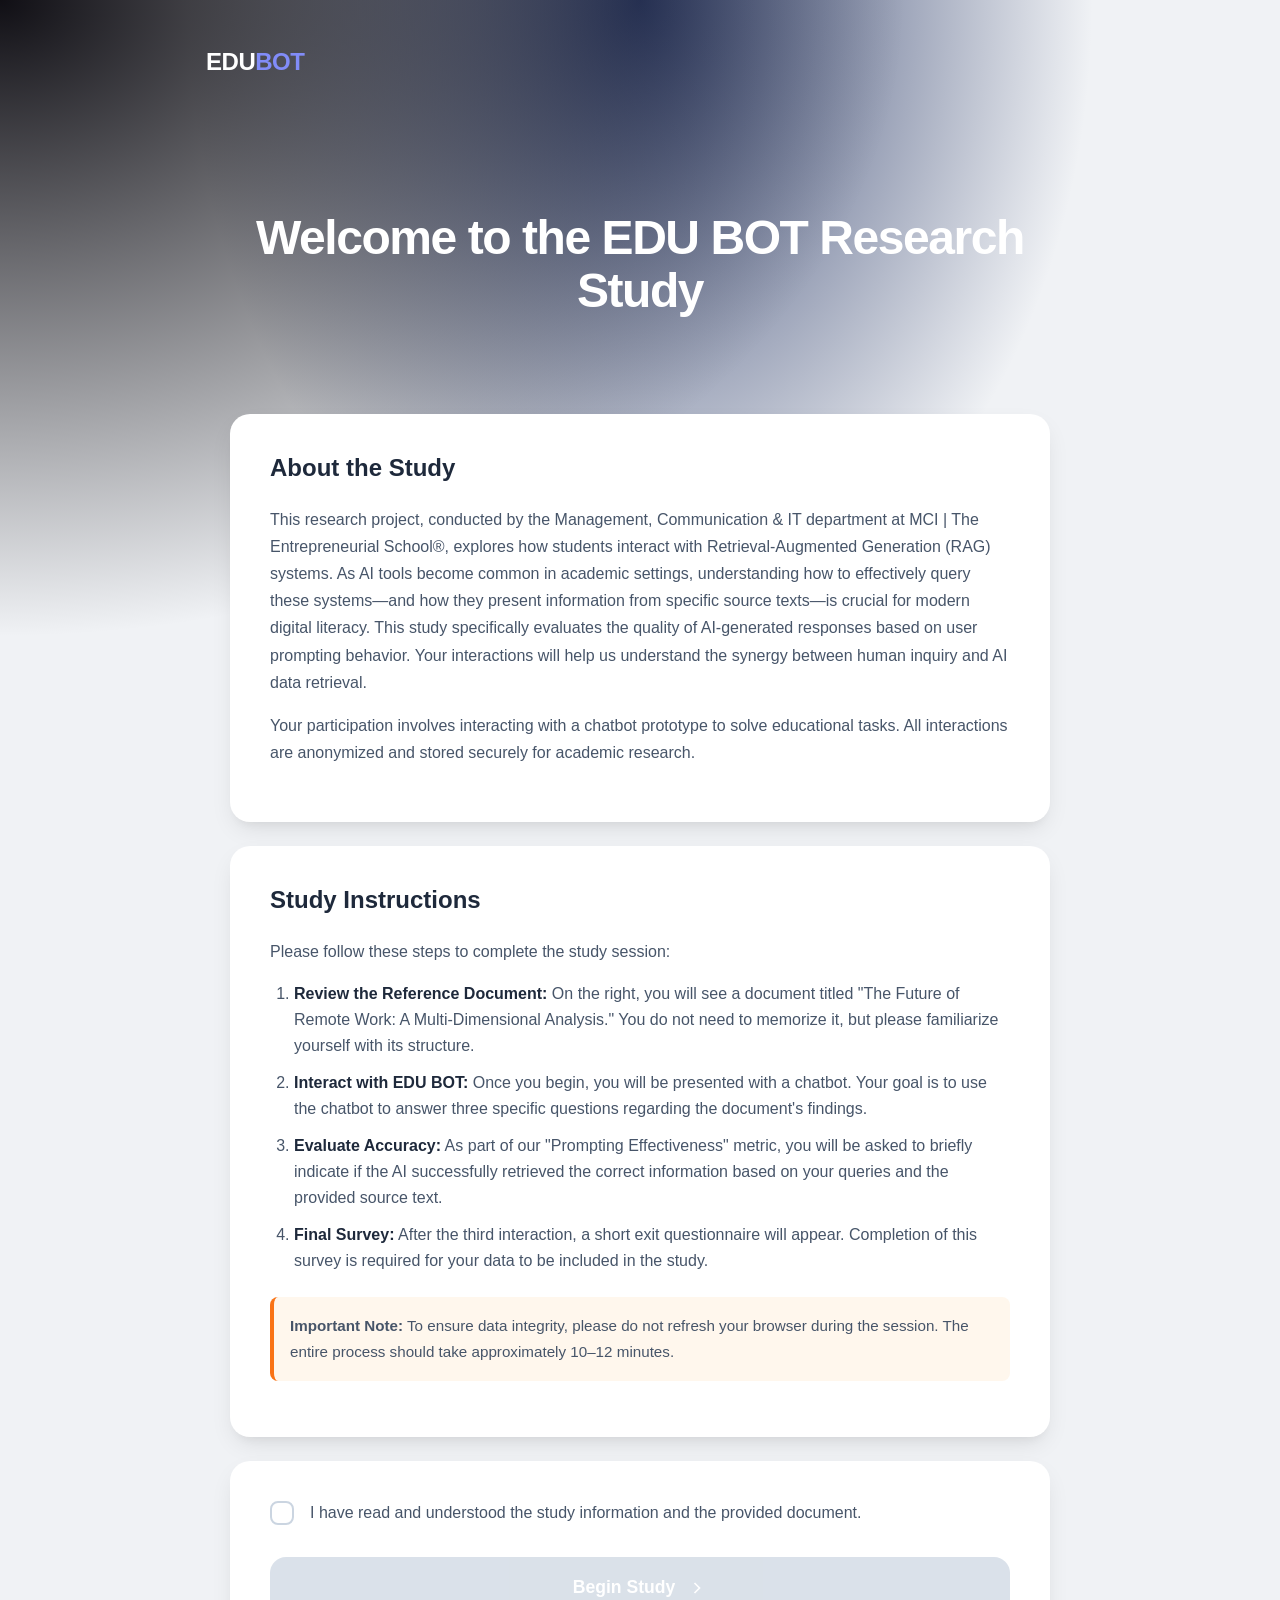
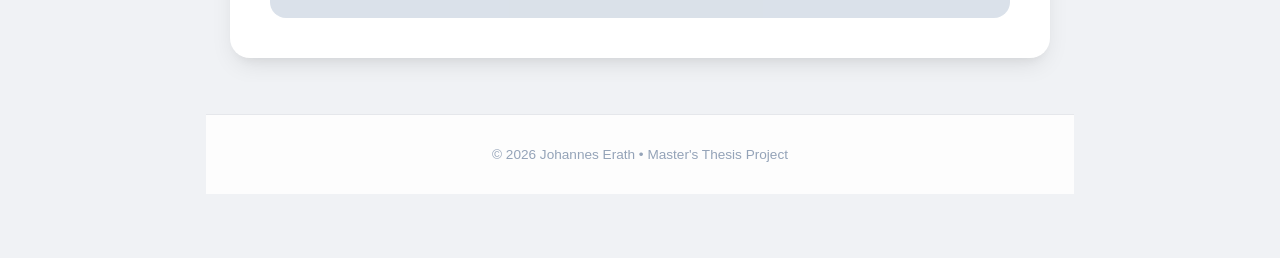
==== index.html @ b80f8ef7 "Refresh landing page design and format study instructions as ordered list" ====
<!DOCTYPE html>
<html lang="en">

<head>
    <meta charset="UTF-8">
    <meta name="viewport" content="width=device-width, initial-scale=1.0">
    <title>EDU BOT - Welcome</title>
    <link rel="stylesheet" href="styles.css">
</head>

<body class="landing-page">

    <div class="landing-wrapper">
        <header class="landing-header">
            <div class="header-content">
                <div class="logo">EDU<span>BOT</span></div>
            </div>
        </header>

        <main class="landing-main">
            <section class="hero-section">
                <h1>Welcome to the EDU BOT Research Study</h1>
            </section>

            <div class="content-grid">
                <section class="landing-card info-card">
                    <h2>About the Study</h2>
                    <div class="card-body">
                        <p>This research project, conducted by the Management, Communication & IT department at MCI
                            | The Entrepreneurial School®, explores how students interact with Retrieval-Augmented
                            Generation (RAG) systems. As AI tools become common in academic settings, understanding how
                            to effectively query these systems—and how they present information from specific source
                            texts—is crucial for modern digital literacy. This study specifically evaluates the quality
                            of AI-generated responses based on user prompting behavior. Your interactions will help us
                            understand the synergy between human inquiry and AI data retrieval.</p>
                        <p>Your participation involves interacting with a chatbot prototype to solve educational tasks.
                            All interactions are anonymized and stored securely for academic research.
                        </p>
                    </div>
                </section>

                <section class="landing-card document-card">
                    <h2>Study Instructions</h2>
                    <div class="card-body">
                        <p>Please follow these steps to complete the study session:</p>
                        <ol class="instruction-list">
                            <li><strong>Review the Reference Document:</strong> On the right, you will see a document
                                titled "The Future of Remote Work: A Multi-Dimensional Analysis." You do not need to
                                memorize it, but please familiarize yourself with its structure.</li>
                            <li><strong>Interact with EDU BOT:</strong> Once you begin, you will be presented with a
                                chatbot. Your goal is to use the chatbot to answer three specific questions regarding
                                the document's findings.</li>
                            <li><strong>Evaluate Accuracy:</strong> As part of our "Prompting Effectiveness" metric, you
                                will be asked to briefly indicate if the AI successfully retrieved the correct
                                information based on your queries and the provided source text.</li>
                            <li><strong>Final Survey:</strong> After the third interaction, a short exit questionnaire
                                will appear. Completion of this survey is required for your data to be included in the
                                study.</li>
                        </ol>
                        <p class="important-note">
                            <strong>Important Note:</strong> To ensure data integrity, please do not refresh your
                            browser during the session. The entire process should take approximately 10–12 minutes.
                        </p>
                    </div>

                </section>

                <section class="landing-card action-card">
                    <div class="confirmation-section">
                        <div class="checkbox-wrapper">
                            <input type="checkbox" id="read-understood">
                            <label for="read-understood">
                                <span class="custom-checkbox"></span>
                                I have read and understood the study information and the provided document.
                            </label>
                        </div>
                    </div>
                    <button id="begin-button" class="cta-button" disabled>
                        <span>Begin Study</span>
                        <svg class="btn-icon" viewBox="0 0 24 24" fill="none" stroke="currentColor" stroke-width="2">
                            <polyline points="9 18 15 12 9 6"></polyline>
                        </svg>
                    </button>
                </section>
            </div>
        </main>

        <footer class="landing-footer">
            <p>&copy; 2026 Johannes Erath • Master's Thesis Project</p>
        </footer>
    </div>

    <script>
        const checkbox = document.getElementById('read-understood');
        const beginBtn = document.getElementById('begin-button');

        checkbox.addEventListener('change', () => {
            beginBtn.disabled = !checkbox.checked;
        });

        beginBtn.addEventListener('click', () => {
            if (!beginBtn.disabled) {
                const randomVal = Math.random();
                const target = randomVal < 0.5 ? 'InterfaceA.html' : 'interfaceB.html';
                window.location.href = target;
            }
        });
    </script>
</body>

</html>
---- styles.css ----
/* CSS: Styling the interface */
:root {
    --primary-color: #4f46e5;
    --primary-hover: #4338ca;
    --bg-gray: #f9fafb;
    --text-main: #111827;
    --text-muted: #6b7280;
    --border-color: #e5e7eb;
}

* {
    box-sizing: border-box;
    margin: 0;
    padding: 0;
    font-family: -apple-system, BlinkMacSystemFont, "Segoe UI", Roboto, Helvetica, Arial, sans-serif;
}

body {
    background-color: var(--bg-gray);
    height: 100vh;
    display: flex;
    justify-content: center;
    align-items: center;
    overflow: hidden;
}

#app-container {
    background: white;
    display: flex;
    overflow: hidden;
}

/* LAYOUT: Centered (index.html, InterfaceA.html) */
#app-container.layout-centered {
    width: 100%;
    max-width: 700px;
    height: 70vh;
    border: 1px solid var(--border-color);
    border-radius: 1rem;
    flex-direction: column;
    box-shadow: 0 20px 25px -5px rgba(0, 0, 0, 0.1), 0 10px 10px -5px rgba(0, 0, 0, 0.04);
}

/* LAYOUT: Split Pane (interfaceB.html) */
#app-container.layout-split {
    width: 100vw;
    height: 100vh;
    flex-direction: row;
}

/* LEFT PANEL: Wrapper (Specific to Split Layout) */
#left-pane-wrapper {
    flex: 1;
    display: flex;
    justify-content: center;
    align-items: center;
    max-width: 50%;
    min-width: 320px;
    background-color: var(--bg-gray);
    border-right: 1px solid var(--border-color);
}

/* LEFT PANEL: Chat Window (Specific to Split Layout) */
#chat-panel {
    width: 70%;
    height: 70%;
    display: flex;
    flex-direction: column;
    background: white;
    border-radius: 12px;
    box-shadow: 0 10px 15px -3px rgba(0, 0, 0, 0.1), 0 4px 6px -2px rgba(0, 0, 0, 0.05);
    overflow: hidden;
    border: 1px solid var(--border-color);
}

/* RIGHT PANEL: PDF (Specific to Split Layout) */
#pdf-panel {
    flex: 1;
    height: 100%;
    display: flex;
    background: #525659;
    /* Standard PDF viewer background color */
}

#pdf-frame {
    width: 100%;
    height: 100%;
    border: none;
}

header {
    padding: 1rem 1.5rem;
    border-bottom: 1px solid var(--border-color);
    display: flex;
    justify-content: space-between;
    align-items: center;
}

header h1 {
    font-size: 1.25rem;
    font-weight: 700;
    color: var(--text-main);
}

#session-display {
    font-size: 0.75rem;
    color: var(--text-muted);
    font-family: monospace;
}

/* CHAT AREA: Hidden scrollbars */
main {
    flex: 1;
    overflow-y: auto;
    padding: 1.5rem;
    display: flex;
    flex-direction: column;
    gap: 1rem;
    -ms-overflow-style: none;
    scrollbar-width: none;
}

main::-webkit-scrollbar {
    display: none;
}

.message {
    max-width: 85%;
    padding: 0.75rem 1rem;
    border-radius: 1rem;
    font-size: 0.9rem;
    line-height: 1.5;
    position: relative;
    animation: fadeIn 0.3s ease;
}

@keyframes fadeIn {
    from {
        opacity: 0;
        transform: translateY(5px);
    }

    to {
        opacity: 1;
        transform: translateY(0);
    }
}

.user-message {
    align-self: flex-end;
    background-color: var(--primary-color);
    color: white;
    border-bottom-right-radius: 0;
}

.ai-message {
    align-self: flex-start;
    background-color: #f3f4f6;
    color: var(--text-main);
    border-bottom-left-radius: 0;
}

/* THINKING ANIMATION STYLES */
.thinking-bubble {
    align-self: flex-start;
    background-color: #f3f4f6;
    padding: 0.75rem 1rem;
    border-radius: 1rem;
    border-bottom-left-radius: 0;
    display: flex;
    align-items: center;
    gap: 4px;
}

.dot {
    width: 6px;
    height: 6px;
    background: #9ca3af;
    border-radius: 50%;
    animation: pulse 1.4s infinite ease-in-out both;
}

.dot:nth-child(1) {
    animation-delay: -0.32s;
}

.dot:nth-child(2) {
    animation-delay: -0.16s;
}

@keyframes pulse {

    0%,
    80%,
    100% {
        transform: scale(0);
        opacity: 0.3;
    }

    40% {
        transform: scale(1);
        opacity: 1;
    }
}

.citation-link {
    background: #e0e7ff;
    color: #4338ca;
    text-decoration: none;
    font-weight: bold;
    font-size: 0.7rem;
    padding: 0.1rem 0.3rem;
    border-radius: 4px;
    margin-left: 4px;
    border: 1px solid #c7d2fe;
    vertical-align: top;
}

.citation-link:hover {
    background: #c7d2fe;
}

footer {
    padding: 1.25rem;
    border-top: 1px solid var(--border-color);
    background: #fdfdfd;
}

.input-group {
    display: flex;
    gap: 0.5rem;
    background: white;
    padding: 0.4rem;
    border: 1px solid var(--border-color);
    border-radius: 0.75rem;
    box-shadow: inset 0 1px 2px rgba(0, 0, 0, 0.05);
}

input {
    flex: 1;
    border: none;
    padding: 0.5rem 0.75rem;
    font-size: 0.9rem;
    outline: none;
    color: black;
}

button {
    background-color: var(--primary-color);
    color: white;
    border: none;
    padding: 0.5rem 1.25rem;
    border-radius: 0.5rem;
    font-weight: 600;
    cursor: pointer;
    transition: background 0.2s;
}

button:hover {
    background-color: var(--primary-hover);
}

.empty-state {
    text-align: center;
    margin-top: 20%;
    color: var(--text-muted);
    opacity: 0.5;
}

/* LANDING PAGE REFRESH */
.landing-page {
    background-color: #f0f2f5;
    background-image: radial-gradient(at 0% 0%, hsla(253, 16%, 7%, 1) 0, transparent 50%),
        radial-gradient(at 50% 0%, hsla(225, 39%, 30%, 1) 0, transparent 50%);
    background-attachment: fixed;
    height: auto;
    min-height: 100vh;
    display: block;
    overflow-y: auto;
    font-family: 'Inter', -apple-system, system-ui, sans-serif;
}

.landing-wrapper {
    max-width: 900px;
    margin: 0 auto;
    padding: 2rem 1rem 4rem;
    display: flex;
    flex-direction: column;
    gap: 2rem;
}

.landing-header {
    padding: 1rem 0;
    border-bottom: none;
    background: transparent;
}

.header-content {
    display: flex;
    justify-content: space-between;
    align-items: center;
}

.logo {
    font-size: 1.5rem;
    font-weight: 800;
    color: white;
    letter-spacing: -0.02em;
}

.logo span {
    color: #818cf8;
}

.study-label {
    background: rgba(255, 255, 255, 0.1);
    color: #e2e8f0;
    padding: 0.4rem 0.8rem;
    border-radius: 2rem;
    font-size: 0.75rem;
    font-weight: 600;
    backdrop-filter: blur(4px);
    border: 1px solid rgba(255, 255, 255, 0.1);
}

.hero-section {
    text-align: center;
    padding: 4rem 1rem;
    color: white;
}

.hero-section h1 {
    font-size: 3rem;
    font-weight: 800;
    margin-bottom: 1rem;
    line-height: 1.1;
    letter-spacing: -0.03em;
}

.hero-subtitle {
    font-size: 1.25rem;
    color: #94a3b8;
    max-width: 600px;
    margin: 0 auto;
}

.content-grid {
    display: flex;
    flex-direction: column;
    gap: 1.5rem;
}

.landing-card {
    background: white;
    border-radius: 1.25rem;
    padding: 2.5rem;
    box-shadow: 0 10px 25px -5px rgba(0, 0, 0, 0.1), 0 8px 10px -6px rgba(0, 0, 0, 0.05);
}

.landing-card h2 {
    font-size: 1.5rem;
    margin-bottom: 1.5rem;
    color: #1e293b;
    font-weight: 700;
}

.card-body p {
    margin-bottom: 1rem;
    line-height: 1.7;
    color: #475569;
}

.card-instruction {
    color: #64748b;
    margin-bottom: 1.5rem;
}

.pdf-link-container {
    margin-top: 1rem;
}

.document-link {
    display: inline-flex;
    align-items: center;
    gap: 0.75rem;
    padding: 0.75rem 1.25rem;
    background: #f8fafc;
    border: 2px solid #e2e8f0;
    border-radius: 0.75rem;
    text-decoration: none;
    transition: all 0.3s cubic-bezier(0.4, 0, 0.2, 1);
}

.document-link:hover {
    border-color: #4f46e5;
    background: #f5f3ff;
    transform: translateY(-2px);
    box-shadow: 0 8px 15px -8px rgba(79, 70, 229, 0.2);
}

.file-icon {
    width: 1.5rem;
    height: 1.5rem;
    color: #4f46e5;
}

.link-text {
    display: flex;
    flex-direction: column;
}

.link-title {
    font-weight: 700;
    color: #1e293b;
    font-size: 0.95rem;
}

.link-meta {
    font-size: 0.75rem;
    color: #64748b;
    margin-top: 1px;
}

.checkbox-wrapper {
    display: flex;
    align-items: center;
}

.checkbox-wrapper input {
    display: none;
}

.checkbox-wrapper label {
    display: flex;
    align-items: flex-start;
    gap: 1rem;
    cursor: pointer;
    color: #475569;
    font-size: 1rem;
    line-height: 1.5;
}

.custom-checkbox {
    min-width: 1.5rem;
    height: 1.5rem;
    border: 2px solid #cbd5e1;
    border-radius: 0.5rem;
    position: relative;
    transition: all 0.2s;
    background: white;
}

.checkbox-wrapper input:checked+label .custom-checkbox {
    background: #4f46e5;
    border-color: #4f46e5;
}

.checkbox-wrapper input:checked+label .custom-checkbox::after {
    content: '';
    position: absolute;
    left: 8px;
    top: 3px;
    width: 5px;
    height: 10px;
    border: solid white;
    border-width: 0 2px 2px 0;
    transform: rotate(45deg);
}

.cta-button {
    width: 100%;
    margin-top: 2rem;
    padding: 1.25rem;
    font-size: 1.1rem;
    border-radius: 1rem;
    display: flex;
    justify-content: center;
    align-items: center;
    gap: 0.75rem;
    background: #4f46e5;
    color: white;
    font-weight: 700;
    box-shadow: 0 10px 15px -3px rgba(79, 70, 229, 0.3);
}

.cta-button:hover:not(:disabled) {
    background: #4338ca;
    transform: translateY(-2px);
    box-shadow: 0 20px 25px -5px rgba(79, 70, 229, 0.4);
}

.cta-button:disabled {
    background: #cbd5e1;
    box-shadow: none;
    cursor: not-allowed;
    opacity: 0.7;
}

.btn-icon {
    width: 1.25rem;
    height: 1.25rem;
}

.landing-footer {
    text-align: center;
    padding: 2rem 0;
    color: #94a3b8;
    font-size: 0.85rem;
}

.instruction-list {
    margin: 1rem 0 1.5rem 1.5rem;
    padding: 0;
    color: #475569;
}

.instruction-list li {
    margin-bottom: 0.75rem;
    line-height: 1.6;
}

.instruction-list li strong {
    color: #1e293b;
}

.important-note {
    background: #fff7ed;
    border-left: 4px solid #f97316;
    padding: 1rem;
    border-radius: 0.5rem;
    color: #9a3412;
    font-size: 0.95rem;
    line-height: 1.5;
}

@media (max-width: 640px) {
    .hero-section h1 {
        font-size: 2rem;
    }

    .landing-card {
        padding: 1.5rem;
    }
}
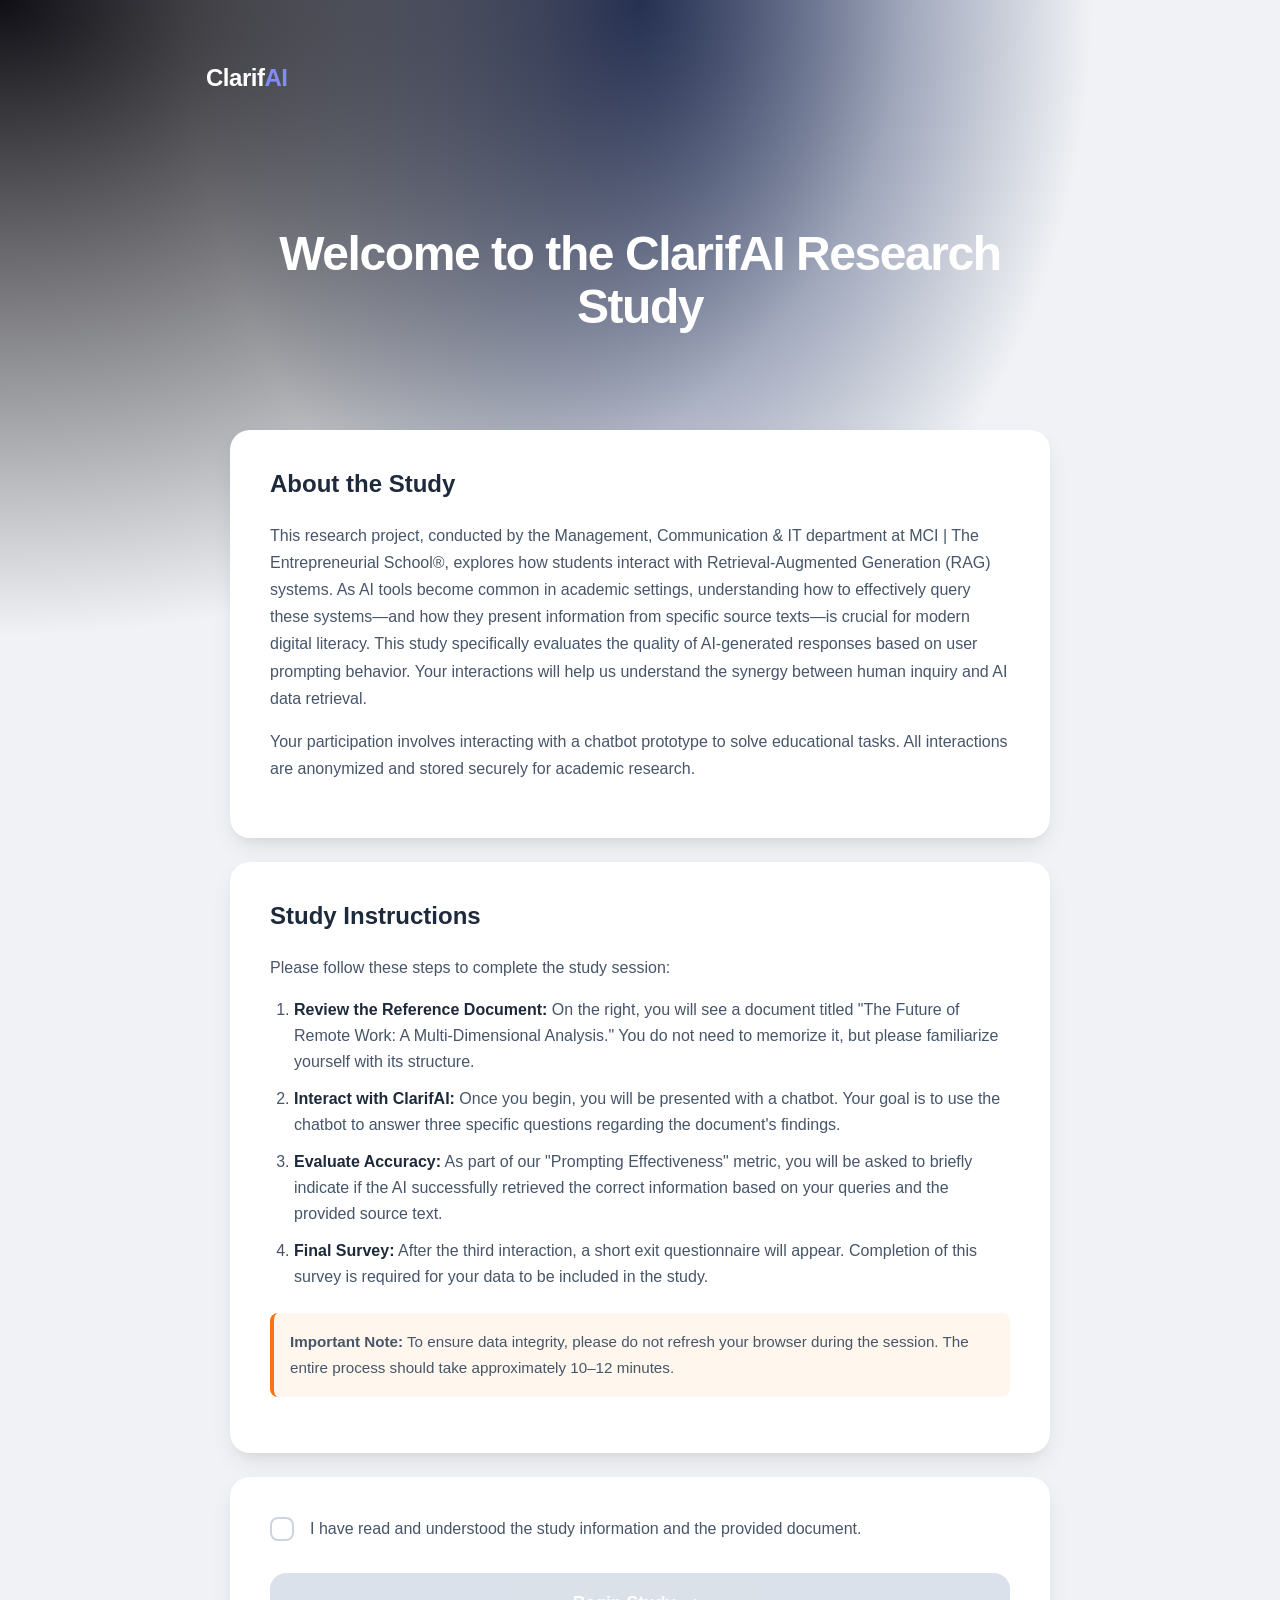
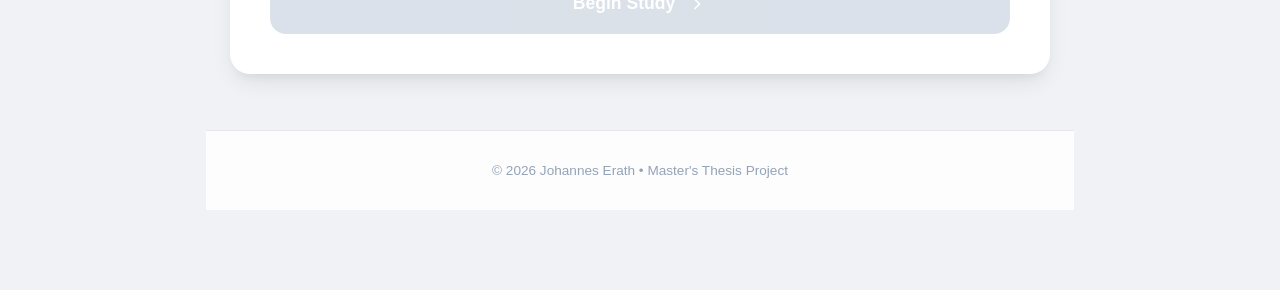
==== commit 073f68e7: "Merge pull request #15 from johanneserath/rename Rebrand EDU BOT to ClarifAI" ====
--- a/index.html
+++ b/index.html
@@ -4,7 +4,7 @@
 <head>
     <meta charset="UTF-8">
     <meta name="viewport" content="width=device-width, initial-scale=1.0">
-    <title>EDU BOT - Welcome</title>
+    <title>ClarifAI - Welcome</title>
     <link rel="stylesheet" href="styles.css">
 </head>
 
@@ -13,13 +13,13 @@
     <div class="landing-wrapper">
         <header class="landing-header">
             <div class="header-content">
-                <div class="logo">EDU<span>BOT</span></div>
+                <div class="logo">Clarif<span>AI</span></div>
             </div>
         </header>
 
         <main class="landing-main">
             <section class="hero-section">
-                <h1>Welcome to the EDU BOT Research Study</h1>
+                <h1>Welcome to the ClarifAI Research Study</h1>
             </section>
 
             <div class="content-grid">
@@ -47,7 +47,7 @@
                             <li><strong>Review the Reference Document:</strong> On the right, you will see a document
                                 titled "The Future of Remote Work: A Multi-Dimensional Analysis." You do not need to
                                 memorize it, but please familiarize yourself with its structure.</li>
-                            <li><strong>Interact with EDU BOT:</strong> Once you begin, you will be presented with a
+                            <li><strong>Interact with ClarifAI:</strong> Once you begin, you will be presented with a
                                 chatbot. Your goal is to use the chatbot to answer three specific questions regarding
                                 the document's findings.</li>
                             <li><strong>Evaluate Accuracy:</strong> As part of our "Prompting Effectiveness" metric, you
@@ -100,9 +100,19 @@
 
         beginBtn.addEventListener('click', () => {
             if (!beginBtn.disabled) {
-                const randomVal = Math.random();
-                const target = randomVal < 0.5 ? 'InterfaceA.html' : 'interfaceB.html';
-                window.location.href = target;
+                const groups = ['G1', 'G2', 'G3'];
+                const assignedGroup = groups[Math.floor(Math.random() * groups.length)];
+
+                sessionStorage.setItem('app_group', assignedGroup);
+                sessionStorage.setItem('app_step', '1');
+
+                const initialRoutes = {
+                    'G1': 'InterfaceA.html',
+                    'G2': 'interfaceB.html',
+                    'G3': 'interfaceC.html'
+                };
+
+                window.location.href = initialRoutes[assignedGroup];
             }
         });
     </script>
--- a/styles.css
+++ b/styles.css
@@ -19,9 +19,11 @@
     background-color: var(--bg-gray);
     height: 100vh;
     display: flex;
+    flex-direction: column;
     justify-content: center;
     align-items: center;
     overflow: hidden;
+    padding: 1rem;
 }
 
 #app-container {
@@ -260,6 +262,84 @@
     background-color: var(--primary-hover);
 }
 
+.secondary-button {
+    background-color: transparent;
+    color: var(--primary-color);
+    border: 1px solid var(--primary-color);
+    margin-top: 0.75rem;
+    width: 100%;
+}
+
+.secondary-button:hover {
+    background-color: #f5f3ff;
+}
+
+.navigation-group {
+    display: flex;
+    justify-content: center;
+}
+
+/* TASK CARD STYLES */
+.task-card {
+    background: white;
+    border-radius: 0.75rem;
+    padding: 1.25rem;
+    margin-bottom: 1rem;
+    box-shadow: 0 4px 6px -1px rgba(0, 0, 0, 0.1), 0 2px 4px -1px rgba(0, 0, 0, 0.06);
+    border-left: 4px solid var(--primary-color);
+    width: 100%;
+    max-width: 700px;
+    max-height: 25vh;
+    overflow-y: auto;
+    flex-shrink: 0;
+}
+
+.task-label {
+    display: inline-block;
+    background: #eef2ff;
+    color: var(--primary-color);
+    font-size: 0.7rem;
+    font-weight: 700;
+    text-transform: uppercase;
+    padding: 0.2rem 0.5rem;
+    border-radius: 4px;
+    margin-bottom: 0.5rem;
+}
+
+.task-card h3 {
+    font-size: 1rem;
+    color: var(--text-main);
+    margin: 0;
+    line-height: 1.4;
+}
+
+/* Ensure layouts accommodate the card */
+.layout-centered {
+    margin-top: 0;
+    flex-shrink: 1;
+}
+
+.layout-split #left-pane-wrapper {
+    flex-direction: column;
+    padding: 1.5rem;
+    gap: 1rem;
+    justify-content: center;
+}
+
+#chat-panel {
+    width: 90%;
+    height: 65%;
+    display: flex;
+    flex-direction: column;
+    background: white;
+    border-radius: 12px;
+    box-shadow: 0 10px 15px -3px rgba(0, 0, 0, 0.1), 0 4px 6px -2px rgba(0, 0, 0, 0.05);
+    overflow: hidden;
+    border: 1px solid var(--border-color);
+    flex-shrink: 1;
+}
+
+
 .empty-state {
     text-align: center;
     margin-top: 20%;
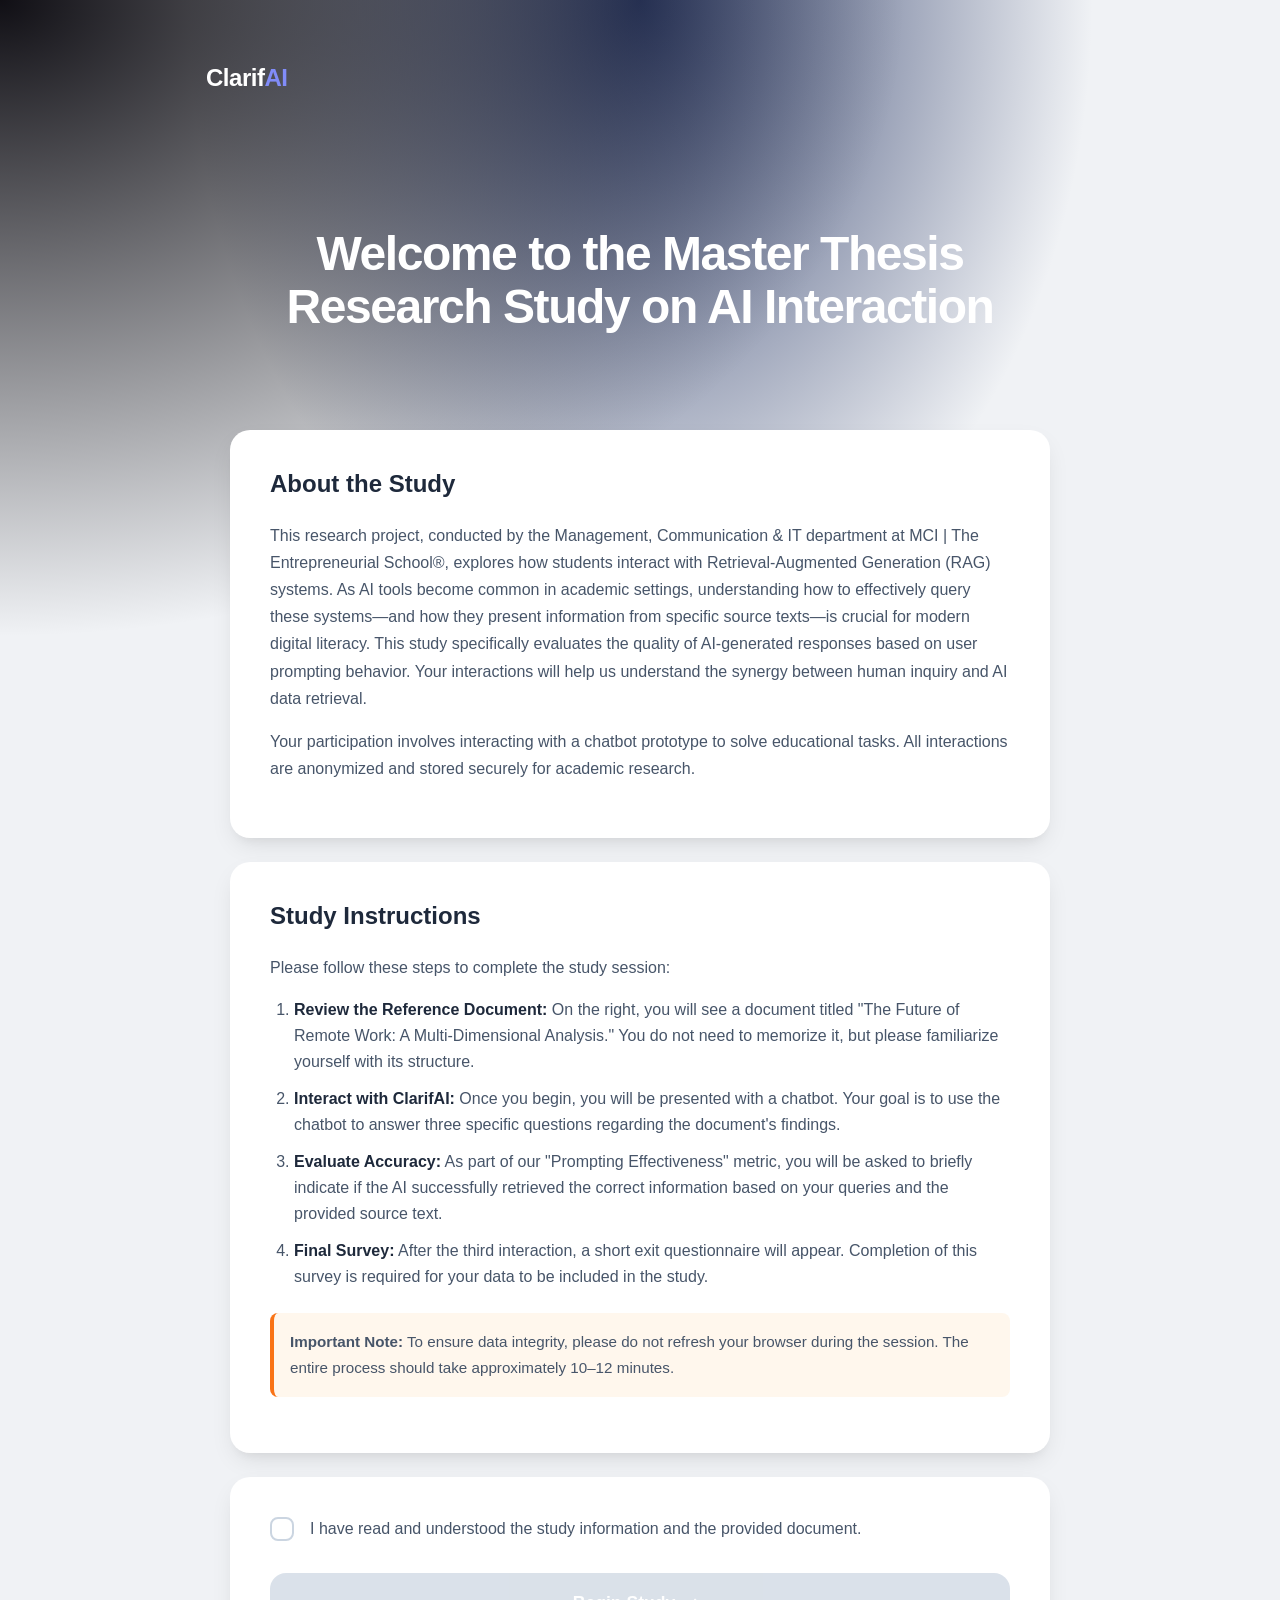
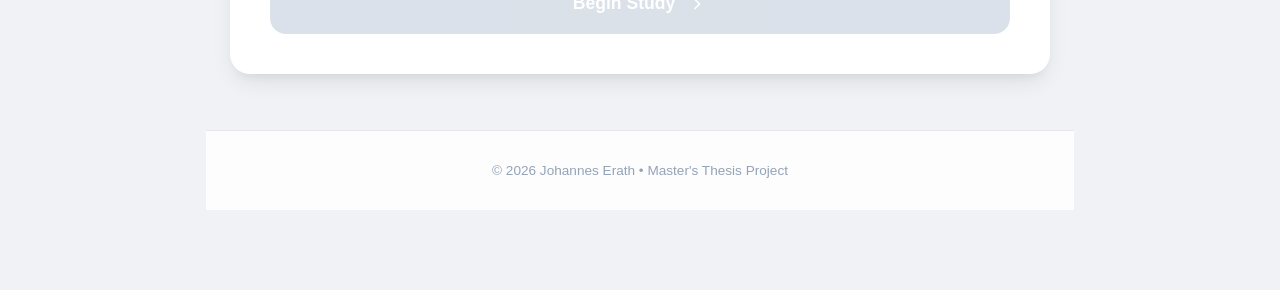
==== commit e000bad5: "Add auto-growing textarea, themed thinking animations, and layout adjustments" ====
--- a/index.html
+++ b/index.html
@@ -19,7 +19,7 @@
 
         <main class="landing-main">
             <section class="hero-section">
-                <h1>Welcome to the ClarifAI Research Study</h1>
+                <h1>Welcome to the Master Thesis Research Study on AI Interaction</h1>
             </section>
 
             <div class="content-grid">
--- a/styles.css
+++ b/styles.css
@@ -1,4 +1,3 @@
-/* CSS: Styling the interface */
 :root {
     --primary-color: #4f46e5;
     --primary-hover: #4338ca;
@@ -6,17 +5,86 @@
     --text-main: #111827;
     --text-muted: #6b7280;
     --border-color: #e5e7eb;
+    --border-radius: 1rem;
+    --font-family: -apple-system, BlinkMacSystemFont, "Segoe UI", Roboto, Helvetica, Arial, sans-serif;
+    --header-bg: white;
+    --header-text: var(--text-main);
+    --bubble-user-bg: var(--primary-color);
+    --bubble-user-text: white;
+    --bubble-ai-bg: #f3f4f6;
+    --bubble-radius: 1rem;
+    --bubble-padding: 0.75rem 1rem;
+    --input-bg: white;
+    --shadow: 0 4px 6px -1px rgba(0, 0, 0, 0.1), 0 2px 4px -1px rgba(0, 0, 0, 0.06);
+}
+
+/* Theme A: Corporate (Indigo/Light Gray) */
+.theme-a {
+    --primary-color: #5a57bb;
+    /* Darker Indigo */
+    --primary-hover: #5a57bb;
+    --bg-gray: #f1f5f9;
+    --header-bg: #5a57bb;
+    --header-text: white;
+    --bubble-radius: 4px;
+    --bubble-user-bg: #5a57bb;
+    --bubble-ai-bg: white;
+    --border-color: #cbd5e1;
+    --shadow: 4px 4px 0px rgba(0, 0, 0, 0.1);
+}
+
+/* Theme B: Forest Light (Emerald/Mint) */
+.theme-b {
+    --primary-color: #059669;
+    /* Emerald */
+    --primary-hover: #047857;
+    --bg-gray: #f0fdf4;
+    /* Very Light Mint */
+    --text-main: #064e3b;
+    /* Deep Emerald */
+    --text-muted: #6b7280;
+    --header-bg: #10b981;
+    --header-text: white;
+    --bubble-radius: 2rem;
+    --bubble-user-bg: #059669;
+    --bubble-user-text: white;
+    --bubble-ai-bg: #dcfce7;
+    /* Light Green */
+    --bubble-ai-text: #166534;
+    --border-color: #bbf7d0;
+    --input-bg: white;
+    --font-family: 'Segoe UI', Tahoma, Geneva, Verdana, sans-serif;
+    --shadow: 0 4px 6px -1px rgba(0, 0, 0, 0.1), 0 2px 4px -1px rgba(0, 0, 0, 0.06);
+}
+
+/* Theme C: Minimalist (Sky/White) */
+.theme-c {
+    --primary-color: #0ea5e9;
+    /* Sky */
+    --primary-hover: #0284c7;
+    --bg-gray: #ffffff;
+    --text-main: #0f172a;
+    --header-bg: transparent;
+    --header-text: #0ea5e9;
+    --bubble-radius: 12px;
+    --bubble-user-bg: #f0f9ff;
+    --bubble-user-text: #0369a1;
+    --bubble-ai-bg: #f8fafc;
+    --border-color: #f1f5f9;
+    --shadow: none;
+    --font-family: 'Inter', system-ui, sans-serif;
 }
 
 * {
     box-sizing: border-box;
     margin: 0;
     padding: 0;
-    font-family: -apple-system, BlinkMacSystemFont, "Segoe UI", Roboto, Helvetica, Arial, sans-serif;
+    font-family: var(--font-family);
 }
 
 body {
     background-color: var(--bg-gray);
+    color: var(--text-main);
     height: 100vh;
     display: flex;
     flex-direction: column;
@@ -27,23 +95,95 @@
 }
 
 #app-container {
-    background: white;
+    background: var(--input-bg);
     display: flex;
     overflow: hidden;
-}
-
-/* LAYOUT: Centered (index.html, InterfaceA.html) */
+    box-shadow: var(--shadow);
+}
+
+/* LAYOUT: Centered (index.html, InterfaceA.html, interfaceB.html) */
 #app-container.layout-centered {
     width: 100%;
-    max-width: 700px;
+    max-width: 1000px;
+    /* Increased to accommodate split */
     height: 70vh;
     border: 1px solid var(--border-color);
-    border-radius: 1rem;
+    border-radius: var(--border-radius);
+    display: flex;
+    /* Ensure it's flex */
+    flex-direction: row;
+    /* Side-by-side */
+    align-items: stretch;
+    /* Equal height */
+    box-shadow: var(--shadow);
+}
+
+#chat-wrapper {
+    flex: 1;
+    display: flex;
     flex-direction: column;
-    box-shadow: 0 20px 25px -5px rgba(0, 0, 0, 0.1), 0 10px 10px -5px rgba(0, 0, 0, 0.04);
-}
-
-/* LAYOUT: Split Pane (interfaceB.html) */
+    height: 100%;
+    overflow: hidden;
+}
+
+#task-description-container {
+    width: 350px;
+    /* Fixed width for the task side */
+    background: #f8fafc;
+    border-right: 1px solid var(--border-color);
+    display: flex;
+    flex-direction: column;
+    padding: 1.5rem;
+    overflow-y: auto;
+}
+
+.task-card {
+    background: white;
+    border-radius: 0.75rem;
+    padding: 1.25rem;
+    box-shadow: 0 4px 6px -1px rgba(0, 0, 0, 0.1);
+    border-left: 4px solid var(--primary-color);
+    width: 100%;
+    /* Remove fixed height/margins that might break the side-by-side flow */
+    margin-bottom: 0;
+}
+
+/* LAYOUT: Triple Pane (interfaceC.html) */
+#app-container.layout-triple {
+    width: 100vw;
+    height: 100vh;
+    display: flex;
+    flex-direction: row;
+    align-items: stretch;
+}
+
+#app-container.layout-triple #task-description-container {
+    flex: 0 0 25%;
+    height: 70%;
+    align-self: center;
+    overflow-y: auto;
+    border-right: 1px solid var(--border-color);
+    background: #f8fafc;
+    border-radius: 12px 0 0 12px;
+}
+
+#app-container.layout-triple #chat-wrapper {
+    flex: 0 0 25%;
+    height: 70%;
+    align-self: center;
+    overflow-y: auto;
+    border-right: 1px solid var(--border-color);
+    border-radius: 0;
+}
+
+#app-container.layout-triple #pdf-panel {
+    flex: 0 0 50%;
+    height: 100%;
+    overflow-y: auto;
+    background: #525659;
+}
+
+/* LAYOUT: Split Pane (interfaceB.html - KEEP FOR BACKWARD COMPATIBILITY IF NEEDED) */
 #app-container.layout-split {
     width: 100vw;
     height: 100vh;
@@ -96,17 +236,18 @@
     display: flex;
     justify-content: space-between;
     align-items: center;
+    background: var(--header-bg);
 }
 
 header h1 {
     font-size: 1.25rem;
     font-weight: 700;
-    color: var(--text-main);
+    color: var(--header-text);
 }
 
 #session-display {
     font-size: 0.75rem;
-    color: var(--text-muted);
+    color: black;
     font-family: monospace;
 }
 
@@ -128,8 +269,8 @@
 
 .message {
     max-width: 85%;
-    padding: 0.75rem 1rem;
-    border-radius: 1rem;
+    padding: var(--bubble-padding);
+    border-radius: var(--bubble-radius);
     font-size: 0.9rem;
     line-height: 1.5;
     position: relative;
@@ -150,24 +291,24 @@
 
 .user-message {
     align-self: flex-end;
-    background-color: var(--primary-color);
-    color: white;
+    background-color: var(--bubble-user-bg);
+    color: var(--bubble-user-text);
     border-bottom-right-radius: 0;
 }
 
 .ai-message {
     align-self: flex-start;
-    background-color: #f3f4f6;
-    color: var(--text-main);
+    background-color: var(--bubble-ai-bg);
+    color: var(--bubble-ai-text, var(--text-main));
     border-bottom-left-radius: 0;
 }
 
-/* THINKING ANIMATION STYLES */
+/* THINKING ANIMATION STYLES (Base) */
 .thinking-bubble {
     align-self: flex-start;
-    background-color: #f3f4f6;
+    background-color: var(--bubble-ai-bg);
     padding: 0.75rem 1rem;
-    border-radius: 1rem;
+    border-radius: var(--bubble-radius);
     border-bottom-left-radius: 0;
     display: flex;
     align-items: center;
@@ -202,6 +343,128 @@
     40% {
         transform: scale(1);
         opacity: 1;
+    }
+}
+
+/* Theme A: Blinking square cursor style */
+.theme-a .thinking-bubble {
+    background-color: var(--bubble-ai-bg);
+    gap: 3px;
+}
+
+.theme-a .dot {
+    width: 8px;
+    height: 8px;
+    border-radius: 2px;
+    background: #312e81;
+    animation: blinkSquare 1s infinite steps(1);
+}
+
+.theme-a .dot:nth-child(1) {
+    animation-delay: 0s;
+}
+
+.theme-a .dot:nth-child(2) {
+    animation-delay: 0.33s;
+}
+
+.theme-a .dot:nth-child(3) {
+    animation-delay: 0.66s;
+}
+
+@keyframes blinkSquare {
+
+    0%,
+    50% {
+        opacity: 1;
+        transform: scaleY(1);
+    }
+
+    51%,
+    100% {
+        opacity: 0.15;
+        transform: scaleY(0.6);
+    }
+}
+
+/* Theme B: Bouncing dots */
+.theme-b .thinking-bubble {
+    background-color: var(--bubble-ai-bg);
+    gap: 5px;
+}
+
+.theme-b .dot {
+    width: 7px;
+    height: 7px;
+    border-radius: 50%;
+    background: #059669;
+    animation: bounce 0.6s infinite alternate ease-in-out;
+}
+
+.theme-b .dot:nth-child(1) {
+    animation-delay: 0s;
+}
+
+.theme-b .dot:nth-child(2) {
+    animation-delay: 0.15s;
+}
+
+.theme-b .dot:nth-child(3) {
+    animation-delay: 0.3s;
+}
+
+@keyframes bounce {
+    0% {
+        transform: translateY(0);
+    }
+
+    100% {
+        transform: translateY(-8px);
+    }
+}
+
+/* Theme C: Gentle wave / fade */
+.theme-c .thinking-bubble {
+    background-color: var(--bubble-ai-bg);
+    gap: 6px;
+}
+
+.theme-c .dot {
+    width: 5px;
+    height: 5px;
+    border-radius: 50%;
+    background: #0ea5e9;
+    animation: wave 1.8s infinite ease-in-out;
+}
+
+.theme-c .dot:nth-child(1) {
+    animation-delay: 0s;
+}
+
+.theme-c .dot:nth-child(2) {
+    animation-delay: 0.2s;
+}
+
+.theme-c .dot:nth-child(3) {
+    animation-delay: 0.4s;
+}
+
+@keyframes wave {
+
+    0%,
+    100% {
+        transform: translateY(0);
+        opacity: 0.3;
+    }
+
+    25% {
+        transform: translateY(-5px);
+        opacity: 1;
+    }
+
+    50% {
+        transform: translateY(0);
+        opacity: 0.6;
     }
 }
 
@@ -231,20 +494,27 @@
 .input-group {
     display: flex;
     gap: 0.5rem;
-    background: white;
+    background: var(--input-bg);
     padding: 0.4rem;
     border: 1px solid var(--border-color);
-    border-radius: 0.75rem;
+    border-radius: var(--border-radius);
     box-shadow: inset 0 1px 2px rgba(0, 0, 0, 0.05);
 }
 
-input {
+textarea#user-input {
     flex: 1;
     border: none;
     padding: 0.5rem 0.75rem;
     font-size: 0.9rem;
     outline: none;
-    color: black;
+    color: var(--text-main);
+    resize: none;
+    overflow-y: auto;
+    min-height: 1.5em;
+    max-height: 120px;
+    line-height: 1.5;
+    font-family: inherit;
+    background: transparent;
 }
 
 button {
@@ -306,40 +576,6 @@
     margin-bottom: 0.5rem;
 }
 
-.task-card h3 {
-    font-size: 1rem;
-    color: var(--text-main);
-    margin: 0;
-    line-height: 1.4;
-}
-
-/* Ensure layouts accommodate the card */
-.layout-centered {
-    margin-top: 0;
-    flex-shrink: 1;
-}
-
-.layout-split #left-pane-wrapper {
-    flex-direction: column;
-    padding: 1.5rem;
-    gap: 1rem;
-    justify-content: center;
-}
-
-#chat-panel {
-    width: 90%;
-    height: 65%;
-    display: flex;
-    flex-direction: column;
-    background: white;
-    border-radius: 12px;
-    box-shadow: 0 10px 15px -3px rgba(0, 0, 0, 0.1), 0 4px 6px -2px rgba(0, 0, 0, 0.05);
-    overflow: hidden;
-    border: 1px solid var(--border-color);
-    flex-shrink: 1;
-}
-
-
 .empty-state {
     text-align: center;
     margin-top: 20%;
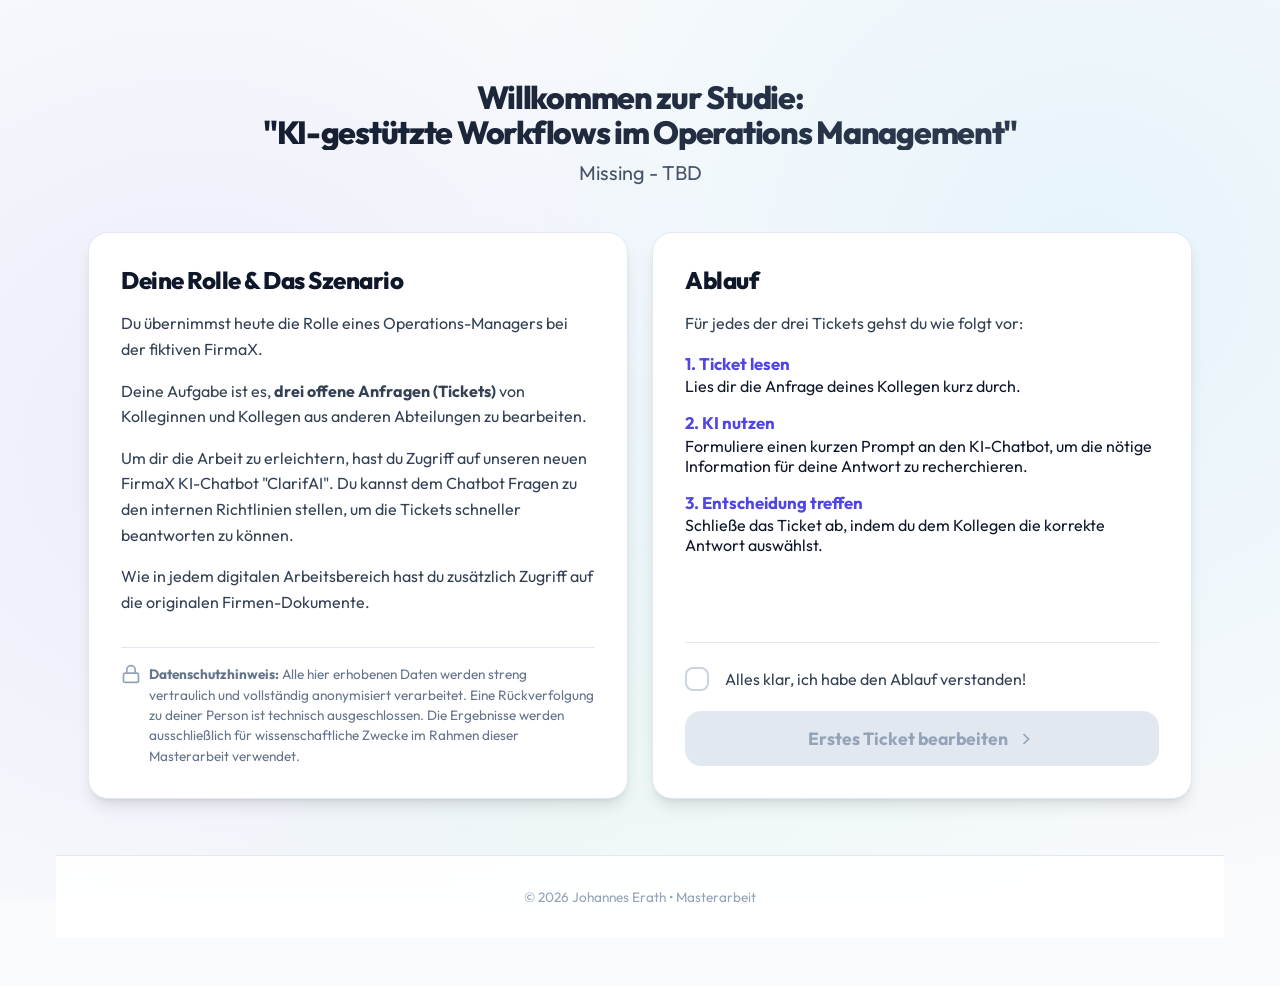
==== commit c73db251: "Update study introduction and scenario" ====
--- a/index.html
+++ b/index.html
@@ -1,92 +1,111 @@
 <!DOCTYPE html>
-<html lang="en">
+<html lang="de">
 
 <head>
     <meta charset="UTF-8">
     <meta name="viewport" content="width=device-width, initial-scale=1.0">
-    <title>ClarifAI - Welcome</title>
+    <title>ClarifAI - Willkommen</title>
     <link rel="stylesheet" href="styles.css">
 </head>
 
 <body class="landing-page">
 
     <div class="landing-wrapper">
-        <header class="landing-header">
-            <div class="header-content">
-                <div class="logo">Clarif<span>AI</span></div>
-            </div>
-        </header>
+
 
         <main class="landing-main">
             <section class="hero-section">
-                <h1>Welcome to the Master Thesis Research Study on AI Interaction</h1>
+                <h1>Willkommen zur Studie:<br>"KI-gestützte Workflows im Operations Management"</h1>
+                <p class="hero-subtitle"
+                    style="margin-top: 0.5rem; font-size: 1.25rem; max-width: 800px; margin-left: auto; margin-right: auto; line-height: 1.5;">
+                    Missing - TBD
+                </p>
             </section>
 
-            <div class="content-grid">
-                <section class="landing-card info-card">
-                    <h2>About the Study</h2>
-                    <div class="card-body">
-                        <p>This research project, conducted by the Management, Communication & IT department at MCI
-                            | The Entrepreneurial School®, explores how students interact with Retrieval-Augmented
-                            Generation (RAG) systems. As AI tools become common in academic settings, understanding how
-                            to effectively query these systems—and how they present information from specific source
-                            texts—is crucial for modern digital literacy. This study specifically evaluates the quality
-                            of AI-generated responses based on user prompting behavior. Your interactions will help us
-                            understand the synergy between human inquiry and AI data retrieval.</p>
-                        <p>Your participation involves interacting with a chatbot prototype to solve educational tasks.
-                            All interactions are anonymized and stored securely for academic research.
-                        </p>
+            <div class="content-grid" style="align-items: stretch;">
+                <section class="landing-card info-card" style="display: flex; flex-direction: column;">
+                    <h2>Deine Rolle & Das Szenario</h2>
+                    <div class="card-body" style="flex: 1;">
+                        <p>Du übernimmst heute die Rolle eines Operations-Managers bei
+                            der fiktiven FirmaX.</p>
+                        <p>Deine Aufgabe ist es, <strong>drei offene Anfragen (Tickets)</strong> von Kolleginnen und
+                            Kollegen aus anderen Abteilungen zu bearbeiten.</p>
+                        <p>Um dir die Arbeit zu erleichtern, hast du Zugriff auf unseren neuen FirmaX KI-Chatbot
+                            "ClarifAI". Du
+                            kannst dem Chatbot Fragen zu den internen Richtlinien stellen, um die Tickets schneller
+                            beantworten zu können.</p>
+                        <p>Wie in jedem digitalen Arbeitsbereich hast du zusätzlich Zugriff auf die originalen
+                            Firmen-Dokumente.</p>
+
+                        <div class="privacy-note"
+                            style="margin-top: 2rem; padding-top: 1rem; border-top: 1px solid var(--border-color); font-size: 0.85rem; color: #64748b; line-height: 1.5; display: flex; align-items: flex-start; gap: 0.5rem;">
+                            <svg style="width: 1.25rem; height: 1.25rem; flex-shrink: 0; color: #94a3b8;"
+                                viewBox="0 0 24 24" fill="none" stroke="currentColor" stroke-width="2">
+                                <rect x="3" y="11" width="18" height="11" rx="2" ry="2"></rect>
+                                <path d="M7 11V7a5 5 0 0 1 10 0v4"></path>
+                            </svg>
+                            <span><strong>Datenschutzhinweis:</strong> Alle hier erhobenen Daten werden streng
+                                vertraulich und vollständig anonymisiert verarbeitet. Eine Rückverfolgung zu deiner
+                                Person ist technisch ausgeschlossen. Die Ergebnisse werden ausschließlich für
+                                wissenschaftliche Zwecke im Rahmen dieser Masterarbeit verwendet.</span>
+                        </div>
                     </div>
                 </section>
 
-                <section class="landing-card document-card">
-                    <h2>Study Instructions</h2>
-                    <div class="card-body">
-                        <p>Please follow these steps to complete the study session:</p>
-                        <ol class="instruction-list">
-                            <li><strong>Review the Reference Document:</strong> On the right, you will see a document
-                                titled "The Future of Remote Work: A Multi-Dimensional Analysis." You do not need to
-                                memorize it, but please familiarize yourself with its structure.</li>
-                            <li><strong>Interact with ClarifAI:</strong> Once you begin, you will be presented with a
-                                chatbot. Your goal is to use the chatbot to answer three specific questions regarding
-                                the document's findings.</li>
-                            <li><strong>Evaluate Accuracy:</strong> As part of our "Prompting Effectiveness" metric, you
-                                will be asked to briefly indicate if the AI successfully retrieved the correct
-                                information based on your queries and the provided source text.</li>
-                            <li><strong>Final Survey:</strong> After the third interaction, a short exit questionnaire
-                                will appear. Completion of this survey is required for your data to be included in the
-                                study.</li>
-                        </ol>
-                        <p class="important-note">
-                            <strong>Important Note:</strong> To ensure data integrity, please do not refresh your
-                            browser during the session. The entire process should take approximately 10–12 minutes.
-                        </p>
-                    </div>
+                <section class="landing-card document-card" style="display: flex; flex-direction: column;">
+                    <h2>Ablauf</h2>
+                    <div class="card-body"
+                        style="flex: 1; display: flex; flex-direction: column; justify-content: space-between;">
+                        <div>
+                            <p>Für jedes der drei Tickets gehst du wie folgt vor:</p>
+                            <ul style="list-style-type: none; padding-left: 0; margin-top: 1rem;">
+                                <li style="margin-bottom: 1rem;">
+                                    <strong
+                                        style="color: var(--primary-color); display: block; margin-bottom: 0.15rem; font-size: 1.05rem;">1.
+                                        Ticket lesen</strong>
+                                    Lies dir die Anfrage deines Kollegen kurz durch.
+                                </li>
+                                <li style="margin-bottom: 1rem;">
+                                    <strong
+                                        style="color: var(--primary-color); display: block; margin-bottom: 0.15rem; font-size: 1.05rem;">2.
+                                        KI nutzen</strong>
+                                    Formuliere einen kurzen Prompt an den KI-Chatbot, um die nötige Information für
+                                    deine Antwort zu recherchieren.
+                                </li>
+                                <li style="margin-bottom: 1rem;">
+                                    <strong
+                                        style="color: var(--primary-color); display: block; margin-bottom: 0.15rem; font-size: 1.05rem;">3.
+                                        Entscheidung treffen</strong>
+                                    Schließe das Ticket ab, indem du dem Kollegen die korrekte Antwort auswählst.
+                                </li>
+                            </ul>
+                        </div>
 
-                </section>
-
-                <section class="landing-card action-card">
-                    <div class="confirmation-section">
-                        <div class="checkbox-wrapper">
-                            <input type="checkbox" id="read-understood">
-                            <label for="read-understood">
-                                <span class="custom-checkbox"></span>
-                                I have read and understood the study information and the provided document.
-                            </label>
+                        <div style="margin-top: 1rem; border-top: 1px solid var(--border-color); padding-top: 1.5rem;">
+                            <div class="confirmation-section" style="margin-bottom: 1rem;">
+                                <div class="checkbox-wrapper">
+                                    <input type="checkbox" id="read-understood">
+                                    <label for="read-understood" style="font-size: 1rem;">
+                                        <span class="custom-checkbox"></span>
+                                        Alles klar, ich habe den Ablauf verstanden!
+                                    </label>
+                                </div>
+                            </div>
+                            <button id="begin-button" class="cta-button" style="width: 100%;" disabled>
+                                <span>Erstes Ticket bearbeiten</span>
+                                <svg class="btn-icon" viewBox="0 0 24 24" fill="none" stroke="currentColor"
+                                    stroke-width="2">
+                                    <polyline points="9 18 15 12 9 6"></polyline>
+                                </svg>
+                            </button>
                         </div>
                     </div>
-                    <button id="begin-button" class="cta-button" disabled>
-                        <span>Begin Study</span>
-                        <svg class="btn-icon" viewBox="0 0 24 24" fill="none" stroke="currentColor" stroke-width="2">
-                            <polyline points="9 18 15 12 9 6"></polyline>
-                        </svg>
-                    </button>
                 </section>
             </div>
         </main>
 
         <footer class="landing-footer">
-            <p>&copy; 2026 Johannes Erath • Master's Thesis Project</p>
+            <p>&copy; 2026 Johannes Erath • Masterarbeit</p>
         </footer>
     </div>
 
--- a/styles.css
+++ b/styles.css
@@ -1,79 +1,42 @@
+@import url('https://fonts.googleapis.com/css2?family=Outfit:wght@300;400;500;600;700;800&display=swap');
+
 :root {
     --primary-color: #4f46e5;
+    /* Indigo 600 */
     --primary-hover: #4338ca;
-    --bg-gray: #f9fafb;
-    --text-main: #111827;
-    --text-muted: #6b7280;
-    --border-color: #e5e7eb;
-    --border-radius: 1rem;
-    --font-family: -apple-system, BlinkMacSystemFont, "Segoe UI", Roboto, Helvetica, Arial, sans-serif;
-    --header-bg: white;
+    /* Indigo 700 */
+    --bg-gray: #f8fafc;
+    /* Slate 50 */
+    --text-main: #0f172a;
+    /* Slate 900 */
+    --text-muted: #64748b;
+    /* Slate 500 */
+    --border-color: #e2e8f0;
+    /* Slate 200 */
+    --border-radius: 1.25rem;
+    --font-family: 'Outfit', -apple-system, BlinkMacSystemFont, "Segoe UI", Roboto, sans-serif;
+
+    --header-bg: rgba(255, 255, 255, 0.9);
     --header-text: var(--text-main);
+
     --bubble-user-bg: var(--primary-color);
     --bubble-user-text: white;
-    --bubble-ai-bg: #f3f4f6;
-    --bubble-radius: 1rem;
-    --bubble-padding: 0.75rem 1rem;
+    --bubble-ai-bg: #f1f5f9;
+    /* Slate 100 */
+
+    --bubble-radius: 1.25rem;
+    --bubble-padding: 0.85rem 1.25rem;
+
     --input-bg: white;
-    --shadow: 0 4px 6px -1px rgba(0, 0, 0, 0.1), 0 2px 4px -1px rgba(0, 0, 0, 0.06);
-}
-
-/* Theme A: Corporate (Indigo/Light Gray) */
-.theme-a {
-    --primary-color: #5a57bb;
-    /* Darker Indigo */
-    --primary-hover: #5a57bb;
-    --bg-gray: #f1f5f9;
-    --header-bg: #5a57bb;
-    --header-text: white;
-    --bubble-radius: 4px;
-    --bubble-user-bg: #5a57bb;
-    --bubble-ai-bg: white;
-    --border-color: #cbd5e1;
-    --shadow: 4px 4px 0px rgba(0, 0, 0, 0.1);
-}
-
-/* Theme B: Forest Light (Emerald/Mint) */
-.theme-b {
-    --primary-color: #059669;
-    /* Emerald */
-    --primary-hover: #047857;
-    --bg-gray: #f0fdf4;
-    /* Very Light Mint */
-    --text-main: #064e3b;
-    /* Deep Emerald */
-    --text-muted: #6b7280;
-    --header-bg: #10b981;
-    --header-text: white;
-    --bubble-radius: 2rem;
-    --bubble-user-bg: #059669;
-    --bubble-user-text: white;
-    --bubble-ai-bg: #dcfce7;
-    /* Light Green */
-    --bubble-ai-text: #166534;
-    --border-color: #bbf7d0;
-    --input-bg: white;
-    --font-family: 'Segoe UI', Tahoma, Geneva, Verdana, sans-serif;
-    --shadow: 0 4px 6px -1px rgba(0, 0, 0, 0.1), 0 2px 4px -1px rgba(0, 0, 0, 0.06);
-}
-
-/* Theme C: Minimalist (Sky/White) */
-.theme-c {
-    --primary-color: #0ea5e9;
-    /* Sky */
-    --primary-hover: #0284c7;
-    --bg-gray: #ffffff;
-    --text-main: #0f172a;
-    --header-bg: transparent;
-    --header-text: #0ea5e9;
-    --bubble-radius: 12px;
-    --bubble-user-bg: #f0f9ff;
-    --bubble-user-text: #0369a1;
-    --bubble-ai-bg: #f8fafc;
-    --border-color: #f1f5f9;
-    --shadow: none;
-    --font-family: 'Inter', system-ui, sans-serif;
-}
+    --shadow-sm: 0 1px 2px 0 rgb(0 0 0 / 0.05);
+    --shadow-md: 0 4px 6px -1px rgb(0 0 0 / 0.1), 0 2px 4px -2px rgb(0 0 0 / 0.1);
+    --shadow-lg: 0 10px 15px -3px rgb(0 0 0 / 0.1), 0 4px 6px -4px rgb(0 0 0 / 0.1);
+    --shadow-xl: 0 20px 25px -5px rgb(0 0 0 / 0.1), 0 8px 10px -6px rgb(0 0 0 / 0.1);
+
+    --transition-fast: 150ms cubic-bezier(0.4, 0, 0.2, 1);
+    --transition-base: 250ms cubic-bezier(0.4, 0, 0.2, 1);
+}
+
 
 * {
     box-sizing: border-box;
@@ -98,24 +61,21 @@
     background: var(--input-bg);
     display: flex;
     overflow: hidden;
-    box-shadow: var(--shadow);
+    box-shadow: var(--shadow-xl);
+    transition: box-shadow var(--transition-base), transform var(--transition-base);
 }
 
 /* LAYOUT: Centered (index.html, InterfaceA.html, interfaceB.html) */
 #app-container.layout-centered {
     width: 100%;
-    max-width: 1000px;
-    /* Increased to accommodate split */
-    height: 70vh;
+    max-width: 85vw;
+    height: 75vh;
     border: 1px solid var(--border-color);
     border-radius: var(--border-radius);
     display: flex;
-    /* Ensure it's flex */
     flex-direction: row;
-    /* Side-by-side */
     align-items: stretch;
-    /* Equal height */
-    box-shadow: var(--shadow);
+    box-shadow: var(--shadow-xl);
 }
 
 #chat-wrapper {
@@ -127,25 +87,29 @@
 }
 
 #task-description-container {
-    width: 350px;
-    /* Fixed width for the task side */
-    background: #f8fafc;
+    flex: 1;
+    background: var(--bg-gray);
     border-right: 1px solid var(--border-color);
     display: flex;
     flex-direction: column;
-    padding: 1.5rem;
+    padding: 2rem;
     overflow-y: auto;
 }
 
 .task-card {
     background: white;
-    border-radius: 0.75rem;
-    padding: 1.25rem;
-    box-shadow: 0 4px 6px -1px rgba(0, 0, 0, 0.1);
-    border-left: 4px solid var(--primary-color);
+    border-radius: 1rem;
+    padding: 1.5rem;
+    box-shadow: var(--shadow-md);
+    border-left: 5px solid var(--primary-color);
     width: 100%;
-    /* Remove fixed height/margins that might break the side-by-side flow */
     margin-bottom: 0;
+    transition: transform var(--transition-base), box-shadow var(--transition-base);
+}
+
+.task-card:hover {
+    transform: translateY(-2px);
+    box-shadow: var(--shadow-lg);
 }
 
 /* LAYOUT: Triple Pane (interfaceC.html) */
@@ -159,12 +123,12 @@
 
 #app-container.layout-triple #task-description-container {
     flex: 0 0 25%;
-    height: 70%;
-    align-self: center;
+    height: 100%;
+    align-self: stretch;
     overflow-y: auto;
     border-right: 1px solid var(--border-color);
     background: #f8fafc;
-    border-radius: 12px 0 0 12px;
+    border-radius: 0;
 }
 
 #app-container.layout-triple #chat-wrapper {
@@ -231,18 +195,22 @@
 }
 
 header {
-    padding: 1rem 1.5rem;
+    padding: 1.25rem 2rem;
     border-bottom: 1px solid var(--border-color);
     display: flex;
     justify-content: space-between;
     align-items: center;
     background: var(--header-bg);
+    backdrop-filter: blur(12px);
+    -webkit-backdrop-filter: blur(12px);
+    z-index: 10;
 }
 
 header h1 {
-    font-size: 1.25rem;
-    font-weight: 700;
+    font-size: 1.5rem;
+    font-weight: 800;
     color: var(--header-text);
+    letter-spacing: -0.02em;
 }
 
 #session-display {
@@ -251,16 +219,16 @@
     font-family: monospace;
 }
 
-/* CHAT AREA: Hidden scrollbars */
 main {
     flex: 1;
     overflow-y: auto;
-    padding: 1.5rem;
+    padding: 2rem;
     display: flex;
     flex-direction: column;
-    gap: 1rem;
+    gap: 1.25rem;
     -ms-overflow-style: none;
     scrollbar-width: none;
+    scroll-behavior: smooth;
 }
 
 main::-webkit-scrollbar {
@@ -268,24 +236,25 @@
 }
 
 .message {
-    max-width: 85%;
+    max-width: 82%;
     padding: var(--bubble-padding);
     border-radius: var(--bubble-radius);
-    font-size: 0.9rem;
-    line-height: 1.5;
+    font-size: 0.95rem;
+    line-height: 1.6;
     position: relative;
-    animation: fadeIn 0.3s ease;
-}
-
-@keyframes fadeIn {
+    animation: slideUpFade 0.4s cubic-bezier(0.16, 1, 0.3, 1) forwards;
+    box-shadow: var(--shadow-sm);
+}
+
+@keyframes slideUpFade {
     from {
         opacity: 0;
-        transform: translateY(5px);
+        transform: translateY(10px) scale(0.98);
     }
 
     to {
         opacity: 1;
-        transform: translateY(0);
+        transform: translateY(0) scale(1);
     }
 }
 
@@ -346,127 +315,6 @@
     }
 }
 
-/* Theme A: Blinking square cursor style */
-.theme-a .thinking-bubble {
-    background-color: var(--bubble-ai-bg);
-    gap: 3px;
-}
-
-.theme-a .dot {
-    width: 8px;
-    height: 8px;
-    border-radius: 2px;
-    background: #312e81;
-    animation: blinkSquare 1s infinite steps(1);
-}
-
-.theme-a .dot:nth-child(1) {
-    animation-delay: 0s;
-}
-
-.theme-a .dot:nth-child(2) {
-    animation-delay: 0.33s;
-}
-
-.theme-a .dot:nth-child(3) {
-    animation-delay: 0.66s;
-}
-
-@keyframes blinkSquare {
-
-    0%,
-    50% {
-        opacity: 1;
-        transform: scaleY(1);
-    }
-
-    51%,
-    100% {
-        opacity: 0.15;
-        transform: scaleY(0.6);
-    }
-}
-
-/* Theme B: Bouncing dots */
-.theme-b .thinking-bubble {
-    background-color: var(--bubble-ai-bg);
-    gap: 5px;
-}
-
-.theme-b .dot {
-    width: 7px;
-    height: 7px;
-    border-radius: 50%;
-    background: #059669;
-    animation: bounce 0.6s infinite alternate ease-in-out;
-}
-
-.theme-b .dot:nth-child(1) {
-    animation-delay: 0s;
-}
-
-.theme-b .dot:nth-child(2) {
-    animation-delay: 0.15s;
-}
-
-.theme-b .dot:nth-child(3) {
-    animation-delay: 0.3s;
-}
-
-@keyframes bounce {
-    0% {
-        transform: translateY(0);
-    }
-
-    100% {
-        transform: translateY(-8px);
-    }
-}
-
-/* Theme C: Gentle wave / fade */
-.theme-c .thinking-bubble {
-    background-color: var(--bubble-ai-bg);
-    gap: 6px;
-}
-
-.theme-c .dot {
-    width: 5px;
-    height: 5px;
-    border-radius: 50%;
-    background: #0ea5e9;
-    animation: wave 1.8s infinite ease-in-out;
-}
-
-.theme-c .dot:nth-child(1) {
-    animation-delay: 0s;
-}
-
-.theme-c .dot:nth-child(2) {
-    animation-delay: 0.2s;
-}
-
-.theme-c .dot:nth-child(3) {
-    animation-delay: 0.4s;
-}
-
-@keyframes wave {
-
-    0%,
-    100% {
-        transform: translateY(0);
-        opacity: 0.3;
-    }
-
-    25% {
-        transform: translateY(-5px);
-        opacity: 1;
-    }
-
-    50% {
-        transform: translateY(0);
-        opacity: 0.6;
-    }
-}
 
 .citation-link {
     background: #e0e7ff;
@@ -486,19 +334,27 @@
 }
 
 footer {
-    padding: 1.25rem;
+    padding: 1.5rem 2rem;
     border-top: 1px solid var(--border-color);
-    background: #fdfdfd;
+    background: var(--header-bg);
+    backdrop-filter: blur(12px);
+    -webkit-backdrop-filter: blur(12px);
 }
 
 .input-group {
     display: flex;
-    gap: 0.5rem;
+    gap: 0.75rem;
     background: var(--input-bg);
-    padding: 0.4rem;
+    padding: 0.5rem;
     border: 1px solid var(--border-color);
-    border-radius: var(--border-radius);
-    box-shadow: inset 0 1px 2px rgba(0, 0, 0, 0.05);
+    border-radius: 1rem;
+    box-shadow: var(--shadow-sm);
+    transition: border-color var(--transition-fast), box-shadow var(--transition-fast);
+}
+
+.input-group:focus-within {
+    border-color: var(--primary-color);
+    box-shadow: 0 0 0 3px rgba(79, 70, 229, 0.15);
 }
 
 textarea#user-input {
@@ -521,15 +377,31 @@
     background-color: var(--primary-color);
     color: white;
     border: none;
-    padding: 0.5rem 1.25rem;
-    border-radius: 0.5rem;
+    padding: 0.6rem 1.5rem;
+    border-radius: 0.75rem;
     font-weight: 600;
+    font-size: 0.95rem;
     cursor: pointer;
-    transition: background 0.2s;
-}
-
-button:hover {
+    transition: all var(--transition-fast);
+    box-shadow: var(--shadow-md);
+}
+
+button:hover:not(:disabled) {
     background-color: var(--primary-hover);
+    transform: translateY(-1px);
+    box-shadow: var(--shadow-lg);
+}
+
+button:active:not(:disabled) {
+    transform: translateY(1px);
+    box-shadow: var(--shadow-sm);
+}
+
+button:disabled {
+    background-color: var(--border-color);
+    color: var(--text-muted);
+    cursor: not-allowed;
+    box-shadow: none;
 }
 
 .secondary-button {
@@ -544,6 +416,28 @@
     background-color: #f5f3ff;
 }
 
+.opt-out-button {
+    background-color: #ffffff;
+    color: #ef4444;
+    border: 1.5px solid #000000;
+    padding: 0.5rem 1rem;
+    font-size: 0.85rem;
+    font-weight: 700;
+    transition: all var(--transition-base);
+    border-radius: 0.5rem;
+    cursor: pointer;
+    box-shadow: none;
+}
+
+.opt-out-button:hover,
+.opt-out-button:hover:not(:disabled) {
+    background-color: #ffffff;
+    color: #ef4444;
+    border-color: #000000;
+    transform: translateY(-1px);
+    box-shadow: 0 4px 6px -1px rgba(0, 0, 0, 0.1);
+}
+
 .navigation-group {
     display: flex;
     justify-content: center;
@@ -554,14 +448,10 @@
     background: white;
     border-radius: 0.75rem;
     padding: 1.25rem;
-    margin-bottom: 1rem;
-    box-shadow: 0 4px 6px -1px rgba(0, 0, 0, 0.1), 0 2px 4px -1px rgba(0, 0, 0, 0.06);
+    box-shadow: 0 4px 6px -1px rgba(0, 0, 0, 0.1);
     border-left: 4px solid var(--primary-color);
     width: 100%;
-    max-width: 700px;
-    max-height: 25vh;
-    overflow-y: auto;
-    flex-shrink: 0;
+    margin-bottom: 0;
 }
 
 .task-label {
@@ -573,7 +463,145 @@
     text-transform: uppercase;
     padding: 0.2rem 0.5rem;
     border-radius: 4px;
-    margin-bottom: 0.5rem;
+    margin-bottom: 0.75rem;
+}
+
+.task-card-header {
+    display: flex;
+    justify-content: space-between;
+    align-items: center;
+    margin-bottom: 0.75rem;
+}
+
+.task-card-header .task-label {
+    margin-bottom: 0;
+}
+
+.source-link {
+    display: inline-flex;
+    align-items: center;
+    gap: 0.4rem;
+    font-size: 0.75rem;
+    font-weight: 600;
+    color: var(--primary-color);
+    text-decoration: none;
+    padding: 0.3rem 0.6rem;
+    background: #f1f5f9;
+    border-radius: 0.5rem;
+    transition: all var(--transition-fast);
+    border: 1px solid transparent;
+}
+
+.source-link svg {
+    opacity: 0.7;
+}
+
+.source-link:hover {
+    background: #e0e7ff;
+    border-color: #c7d2fe;
+    transform: translateY(-1px);
+    box-shadow: var(--shadow-sm);
+}
+
+.task-card-heading {
+    font-size: 1.1rem;
+    font-weight: 700;
+    color: var(--text-main);
+    margin: 0 0 0.75rem 0;
+    line-height: 1.3;
+}
+
+.task-card-description {
+    font-size: 0.9rem;
+    color: #475569;
+    line-height: 1.6;
+    margin: 0 0 0.75rem 0;
+}
+
+.task-card-hint {
+    font-size: 0.8rem;
+    color: #94a3b8;
+    font-style: italic;
+    margin: 0 0 1rem 0;
+}
+
+.option-group {
+    display: flex;
+    flex-direction: column;
+    gap: 0.6rem;
+    margin-bottom: 1.25rem;
+}
+
+.option-box {
+    display: flex;
+    align-items: center;
+    gap: 1rem;
+    padding: 1rem 1.25rem;
+    border: 2px solid var(--border-color);
+    border-radius: 0.75rem;
+    cursor: pointer;
+    transition: all var(--transition-fast);
+    font-size: 0.95rem;
+    color: var(--text-main);
+    background: white;
+}
+
+.option-box:hover:not(.disabled) {
+    border-color: var(--primary-color);
+    background: #f8fafc;
+    transform: translateY(-1px);
+    box-shadow: var(--shadow-sm);
+}
+
+.option-box.disabled {
+    opacity: 0.6;
+    cursor: not-allowed;
+    background: #f8fafc;
+}
+
+.option-box input[type="radio"] {
+    accent-color: var(--primary-color);
+    width: 16px;
+    height: 16px;
+    cursor: pointer;
+}
+
+.option-box:has(input:checked) {
+    border-color: var(--primary-color);
+    background: #eef2ff;
+}
+
+.option-label {
+    flex: 1;
+    line-height: 1.4;
+}
+
+.card-next-button {
+    width: 100%;
+    padding: 1rem;
+    font-size: 1rem;
+    font-weight: 700;
+    border-radius: 0.75rem;
+    border: none;
+    background: var(--primary-color);
+    color: white;
+    cursor: pointer;
+    transition: all var(--transition-fast);
+    box-shadow: var(--shadow-md);
+    margin-top: 0.5rem;
+}
+
+.card-next-button:hover:not(:disabled) {
+    background: var(--primary-hover);
+    transform: translateY(-2px);
+    box-shadow: var(--shadow-lg);
+}
+
+.card-next-button:disabled {
+    background: var(--border-color);
+    color: var(--text-muted);
+    cursor: not-allowed;
+    box-shadow: none;
 }
 
 .empty-state {
@@ -585,28 +613,34 @@
 
 /* LANDING PAGE REFRESH */
 .landing-page {
-    background-color: #f0f2f5;
-    background-image: radial-gradient(at 0% 0%, hsla(253, 16%, 7%, 1) 0, transparent 50%),
-        radial-gradient(at 50% 0%, hsla(225, 39%, 30%, 1) 0, transparent 50%);
+    background-color: #f8fafc;
+    /* Light Slate Base */
+    background-image:
+        radial-gradient(circle at 15% 50%, rgba(79, 70, 229, 0.08) 0%, transparent 50%),
+        radial-gradient(circle at 85% 30%, rgba(14, 165, 233, 0.08) 0%, transparent 50%),
+        radial-gradient(circle at 50% 80%, rgba(16, 185, 129, 0.05) 0%, transparent 50%);
     background-attachment: fixed;
     height: auto;
     min-height: 100vh;
     display: block;
     overflow-y: auto;
-    font-family: 'Inter', -apple-system, system-ui, sans-serif;
+    font-family: var(--font-family);
 }
 
 .landing-wrapper {
-    max-width: 900px;
+    max-width: 1200px;
     margin: 0 auto;
-    padding: 2rem 1rem 4rem;
+    padding: 1rem 1rem 2rem;
+    /* Reduced padding top and bottom */
     display: flex;
     flex-direction: column;
-    gap: 2rem;
+    gap: 1.5rem;
+    /* Reduced gap between header, hero, and grid */
 }
 
 .landing-header {
-    padding: 1rem 0;
+    padding: 1rem 0 0 0;
+    /* Reduced padding */
     border-bottom: none;
     background: transparent;
 }
@@ -618,72 +652,109 @@
 }
 
 .logo {
-    font-size: 1.5rem;
+    font-size: 1.75rem;
     font-weight: 800;
-    color: white;
-    letter-spacing: -0.02em;
+    color: #0f172a;
+    /* Dark text for light background */
+    letter-spacing: -0.03em;
 }
 
 .logo span {
-    color: #818cf8;
+    color: var(--primary-color);
 }
 
 .study-label {
     background: rgba(255, 255, 255, 0.1);
-    color: #e2e8f0;
-    padding: 0.4rem 0.8rem;
+    color: white;
+    padding: 0.5rem 1rem;
     border-radius: 2rem;
-    font-size: 0.75rem;
+    font-size: 0.8rem;
     font-weight: 600;
-    backdrop-filter: blur(4px);
-    border: 1px solid rgba(255, 255, 255, 0.1);
+    backdrop-filter: blur(8px);
+    -webkit-backdrop-filter: blur(8px);
+    border: 1px solid rgba(255, 255, 255, 0.2);
 }
 
 .hero-section {
     text-align: center;
-    padding: 4rem 1rem;
-    color: white;
+    padding: 1rem 1rem 1.5rem;
+    /* Drastically reduced padding */
+    color: #0f172a;
 }
 
 .hero-section h1 {
-    font-size: 3rem;
+    font-size: 2rem;
+    /* Slightly smaller */
     font-weight: 800;
-    margin-bottom: 1rem;
+    margin-bottom: 0.5rem;
+    /* Reduced margin */
     line-height: 1.1;
-    letter-spacing: -0.03em;
+    letter-spacing: -0.04em;
+    background: linear-gradient(to right, #0f172a, #334155);
+    -webkit-background-clip: text;
+    background-clip: text;
+    -webkit-text-fill-color: transparent;
 }
 
 .hero-subtitle {
     font-size: 1.25rem;
-    color: #94a3b8;
-    max-width: 600px;
+    color: #475569;
+    /* Darker slate for readability on light bg */
+    max-width: 650px;
     margin: 0 auto;
+    line-height: 1.6;
 }
 
 .content-grid {
-    display: flex;
-    flex-direction: column;
+    display: grid;
+    grid-template-columns: 1fr;
     gap: 1.5rem;
+    /* Reduced gap between cards */
+}
+
+@media (min-width: 968px) {
+    .content-grid {
+        grid-template-columns: repeat(2, 1fr);
+    }
+
+    .action-card {
+        grid-column: 1 / -1;
+        /* Make the consent/start box span full width */
+        max-width: 800px;
+        margin: 0 auto;
+        width: 100%;
+    }
 }
 
 .landing-card {
     background: white;
     border-radius: 1.25rem;
-    padding: 2.5rem;
-    box-shadow: 0 10px 25px -5px rgba(0, 0, 0, 0.1), 0 8px 10px -6px rgba(0, 0, 0, 0.05);
+    /* Slightly smaller radius */
+    padding: 2rem;
+    /* Reduced padding inside cards */
+    box-shadow: var(--shadow-lg);
+    /* Slightly smaller default shadow */
+    border: 1px solid var(--border-color);
 }
 
 .landing-card h2 {
     font-size: 1.5rem;
-    margin-bottom: 1.5rem;
-    color: #1e293b;
-    font-weight: 700;
+    /* Reduced */
+    margin-bottom: 1rem;
+    /* Reduced */
+    color: #0f172a;
+    font-weight: 800;
+    letter-spacing: -0.02em;
 }
 
 .card-body p {
     margin-bottom: 1rem;
-    line-height: 1.7;
-    color: #475569;
+    /* Reduced */
+    line-height: 1.6;
+    /* Reduced line height */
+    color: #334155;
+    font-size: 1rem;
+    /* Reduced */
 }
 
 .card-instruction {
@@ -751,9 +822,14 @@
     align-items: flex-start;
     gap: 1rem;
     cursor: pointer;
-    color: #475569;
-    font-size: 1rem;
+    color: #334155;
+    font-size: 1.05rem;
     line-height: 1.5;
+    transition: color var(--transition-fast);
+}
+
+.checkbox-wrapper label:hover {
+    color: #0f172a;
 }
 
 .custom-checkbox {
@@ -762,54 +838,80 @@
     border: 2px solid #cbd5e1;
     border-radius: 0.5rem;
     position: relative;
-    transition: all 0.2s;
-    background: white;
+    transition: all var(--transition-fast);
+    background: rgba(255, 255, 255, 0.8);
 }
 
 .checkbox-wrapper input:checked+label .custom-checkbox {
-    background: #4f46e5;
-    border-color: #4f46e5;
+    background: var(--primary-color);
+    border-color: var(--primary-color);
+    box-shadow: 0 0 0 3px rgba(79, 70, 229, 0.2);
 }
 
 .checkbox-wrapper input:checked+label .custom-checkbox::after {
     content: '';
     position: absolute;
-    left: 8px;
+    left: 7px;
     top: 3px;
     width: 5px;
     height: 10px;
     border: solid white;
     border-width: 0 2px 2px 0;
     transform: rotate(45deg);
+    animation: checkmark 0.2s cubic-bezier(0.65, 0, 0.45, 1) forwards;
+}
+
+@keyframes checkmark {
+    0% {
+        transform: scale(0) rotate(45deg);
+        opacity: 0;
+    }
+
+    100% {
+        transform: scale(1) rotate(45deg);
+        opacity: 1;
+    }
 }
 
 .cta-button {
     width: 100%;
-    margin-top: 2rem;
-    padding: 1.25rem;
+    margin-top: 1.25rem;
+    /* Reduced margin */
+    padding: 1rem;
+    /* Reduced padding */
     font-size: 1.1rem;
+    /* slightly smaller */
     border-radius: 1rem;
     display: flex;
     justify-content: center;
     align-items: center;
-    gap: 0.75rem;
-    background: #4f46e5;
+    gap: 0.5rem;
+    background: linear-gradient(135deg, var(--primary-color), var(--primary-hover));
     color: white;
     font-weight: 700;
-    box-shadow: 0 10px 15px -3px rgba(79, 70, 229, 0.3);
+    border: none;
+    box-shadow: 0 10px 15px -3px rgba(79, 70, 229, 0.3), 0 4px 6px -4px rgba(79, 70, 229, 0.2);
+    cursor: pointer;
+    transition: all var(--transition-base);
+    position: relative;
+    overflow: hidden;
 }
 
 .cta-button:hover:not(:disabled) {
-    background: #4338ca;
     transform: translateY(-2px);
-    box-shadow: 0 20px 25px -5px rgba(79, 70, 229, 0.4);
+    box-shadow: 0 20px 25px -5px rgba(79, 70, 229, 0.4), 0 8px 10px -6px rgba(79, 70, 229, 0.3);
+}
+
+.cta-button:active:not(:disabled) {
+    transform: translateY(1px);
 }
 
 .cta-button:disabled {
-    background: #cbd5e1;
+    background: #e2e8f0;
+    color: #94a3b8;
     box-shadow: none;
     cursor: not-allowed;
-    opacity: 0.7;
+    opacity: 1;
 }
 
 .btn-icon {
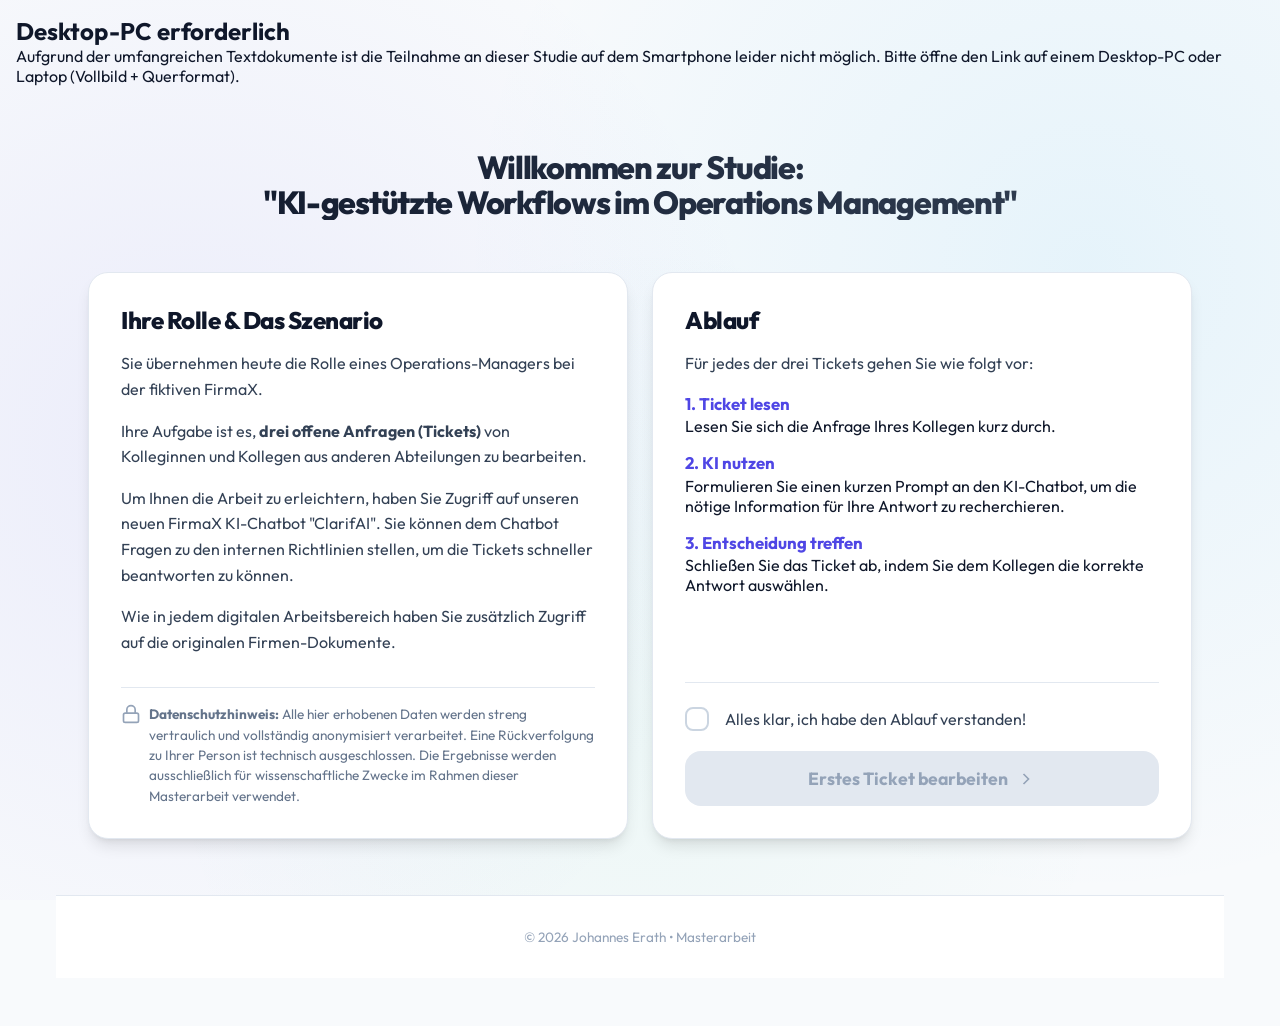
==== commit 7a443de4: "Temporarily fix interface assignment to Interface A" ====
--- a/index.html
+++ b/index.html
@@ -10,31 +10,36 @@
 
 <body class="landing-page">
 
+    <!-- Mobile Blocker Overlay -->
+    <div id="mobile-overlay">
+        <div class="mobile-overlay-content">
+            <h2>Desktop-PC erforderlich</h2>
+            <p>Aufgrund der umfangreichen Textdokumente ist die Teilnahme an dieser Studie auf dem Smartphone leider
+                nicht möglich. Bitte öffne den Link auf einem Desktop-PC oder Laptop (Vollbild + Querformat).</p>
+        </div>
+    </div>
+
     <div class="landing-wrapper">
 
 
         <main class="landing-main">
             <section class="hero-section">
                 <h1>Willkommen zur Studie:<br>"KI-gestützte Workflows im Operations Management"</h1>
-                <p class="hero-subtitle"
-                    style="margin-top: 0.5rem; font-size: 1.25rem; max-width: 800px; margin-left: auto; margin-right: auto; line-height: 1.5;">
-                    Missing - TBD
-                </p>
             </section>
 
             <div class="content-grid" style="align-items: stretch;">
                 <section class="landing-card info-card" style="display: flex; flex-direction: column;">
-                    <h2>Deine Rolle & Das Szenario</h2>
+                    <h2>Ihre Rolle & Das Szenario</h2>
                     <div class="card-body" style="flex: 1;">
-                        <p>Du übernimmst heute die Rolle eines Operations-Managers bei
+                        <p>Sie übernehmen heute die Rolle eines Operations-Managers bei
                             der fiktiven FirmaX.</p>
-                        <p>Deine Aufgabe ist es, <strong>drei offene Anfragen (Tickets)</strong> von Kolleginnen und
+                        <p>Ihre Aufgabe ist es, <strong>drei offene Anfragen (Tickets)</strong> von Kolleginnen und
                             Kollegen aus anderen Abteilungen zu bearbeiten.</p>
-                        <p>Um dir die Arbeit zu erleichtern, hast du Zugriff auf unseren neuen FirmaX KI-Chatbot
-                            "ClarifAI". Du
-                            kannst dem Chatbot Fragen zu den internen Richtlinien stellen, um die Tickets schneller
+                        <p>Um Ihnen die Arbeit zu erleichtern, haben Sie Zugriff auf unseren neuen FirmaX KI-Chatbot
+                            "ClarifAI". Sie
+                            können dem Chatbot Fragen zu den internen Richtlinien stellen, um die Tickets schneller
                             beantworten zu können.</p>
-                        <p>Wie in jedem digitalen Arbeitsbereich hast du zusätzlich Zugriff auf die originalen
+                        <p>Wie in jedem digitalen Arbeitsbereich haben Sie zusätzlich Zugriff auf die originalen
                             Firmen-Dokumente.</p>
 
                         <div class="privacy-note"
@@ -45,7 +50,7 @@
                                 <path d="M7 11V7a5 5 0 0 1 10 0v4"></path>
                             </svg>
                             <span><strong>Datenschutzhinweis:</strong> Alle hier erhobenen Daten werden streng
-                                vertraulich und vollständig anonymisiert verarbeitet. Eine Rückverfolgung zu deiner
+                                vertraulich und vollständig anonymisiert verarbeitet. Eine Rückverfolgung zu Ihrer
                                 Person ist technisch ausgeschlossen. Die Ergebnisse werden ausschließlich für
                                 wissenschaftliche Zwecke im Rahmen dieser Masterarbeit verwendet.</span>
                         </div>
@@ -57,26 +62,26 @@
                     <div class="card-body"
                         style="flex: 1; display: flex; flex-direction: column; justify-content: space-between;">
                         <div>
-                            <p>Für jedes der drei Tickets gehst du wie folgt vor:</p>
+                            <p>Für jedes der drei Tickets gehen Sie wie folgt vor:</p>
                             <ul style="list-style-type: none; padding-left: 0; margin-top: 1rem;">
                                 <li style="margin-bottom: 1rem;">
                                     <strong
                                         style="color: var(--primary-color); display: block; margin-bottom: 0.15rem; font-size: 1.05rem;">1.
                                         Ticket lesen</strong>
-                                    Lies dir die Anfrage deines Kollegen kurz durch.
+                                    Lesen Sie sich die Anfrage Ihres Kollegen kurz durch.
                                 </li>
                                 <li style="margin-bottom: 1rem;">
                                     <strong
                                         style="color: var(--primary-color); display: block; margin-bottom: 0.15rem; font-size: 1.05rem;">2.
                                         KI nutzen</strong>
-                                    Formuliere einen kurzen Prompt an den KI-Chatbot, um die nötige Information für
-                                    deine Antwort zu recherchieren.
+                                    Formulieren Sie einen kurzen Prompt an den KI-Chatbot, um die nötige Information für
+                                    Ihre Antwort zu recherchieren.
                                 </li>
                                 <li style="margin-bottom: 1rem;">
                                     <strong
                                         style="color: var(--primary-color); display: block; margin-bottom: 0.15rem; font-size: 1.05rem;">3.
                                         Entscheidung treffen</strong>
-                                    Schließe das Ticket ab, indem du dem Kollegen die korrekte Antwort auswählst.
+                                    Schließen Sie das Ticket ab, indem Sie dem Kollegen die korrekte Antwort auswählen.
                                 </li>
                             </ul>
                         </div>
@@ -119,19 +124,21 @@
 
         beginBtn.addEventListener('click', () => {
             if (!beginBtn.disabled) {
-                const groups = ['G1', 'G2', 'G3'];
-                const assignedGroup = groups[Math.floor(Math.random() * groups.length)];
+                // Map interface filename to a selection
+                // TEMPORARY: Fixed to Interface A to boost numbers.
+                // Restore the two lines below for random assignment.
+                const selectedInterface = 'InterfaceA.html';
+                // const interfaces = ['InterfaceA.html', 'interfaceB.html', 'interfaceC.html'];
+                // const selectedInterface = interfaces[Math.floor(Math.random() * interfaces.length)];
 
-                sessionStorage.setItem('app_group', assignedGroup);
+                // Randomly select a sequence for the Latin Square design (1, 2, or 3)
+                const taskSequence = Math.floor(Math.random() * 3) + 1;
+
+                sessionStorage.setItem('app_interface', selectedInterface);
+                sessionStorage.setItem('task_sequence', taskSequence.toString());
                 sessionStorage.setItem('app_step', '1');
 
-                const initialRoutes = {
-                    'G1': 'InterfaceA.html',
-                    'G2': 'interfaceB.html',
-                    'G3': 'interfaceC.html'
-                };
-
-                window.location.href = initialRoutes[assignedGroup];
+                window.location.href = selectedInterface;
             }
         });
     </script>
